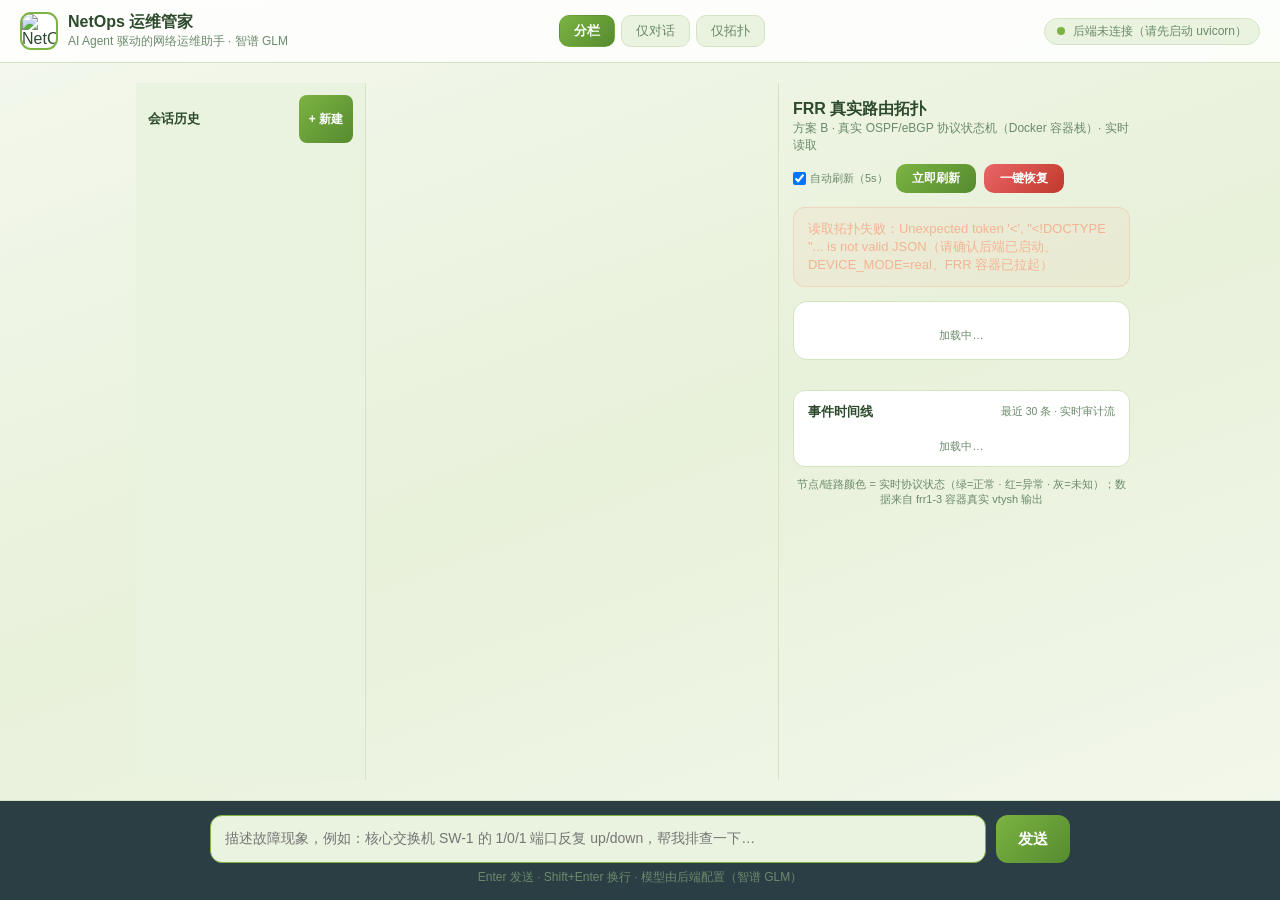
==== frontend/index.html @ 302207b2 "refactor: A->D 工程化重构 - A: 清理 40+ 调试垃圾，拆 main.py 646 行到 10 个 router，补 pytest 20 用例 - B: GitHub Action" ====
<!DOCTYPE html>
<html lang="zh-CN">
<head>
<meta charset="UTF-8">
<meta name="viewport" content="width=device-width, initial-scale=1.0">
<title>NetOps 运维管家 · 纳西妲</title>
<link rel="icon" type="image/webp" href="/assets/nahida.webp">
<style>
  :root{
    --bg:#F4F8EE; --panel:#FFFFFF; --panel2:#EAF3DF; --line:#D4E4C2;
    --ink:#2D4A2D; --sub:#6B8A6B; --accent:#7CB342; --accent2:#558B2F;
    --user:#558B2F; --err:#E57373;
  }
  *{box-sizing:border-box;margin:0;padding:0;}
  html,body{height:100%;}
  body{
    font-family:'PingFang SC','Microsoft YaHei','Segoe UI',Arial,sans-serif;
    background:linear-gradient(160deg,#F4F8EE 0%,#E8F1DA 50%,#F4F8EE 100%);
    color:var(--ink);display:flex;flex-direction:column;height:100vh;
  }
  header{
    padding:12px 20px;border-bottom:1px solid var(--line);
    display:flex;align-items:center;justify-content:space-between;gap:12px;flex-wrap:wrap;
    background:rgba(255,255,255,.85);backdrop-filter:blur(4px);
  }
  header .brand{display:flex;align-items:center;gap:10px;}
  .logo{width:38px;height:38px;border-radius:11px;background:#fff;border:2px solid var(--accent);
    display:flex;align-items:center;justify-content:center;overflow:hidden;}
  .logo img{width:100%;height:100%;object-fit:cover;}
  header h1{font-size:16px;font-weight:700;}
  header .tag{font-size:12px;color:var(--sub);}
  #status{font-size:12px;color:var(--sub);background:var(--panel2);border:1px solid var(--line);
    padding:4px 12px;border-radius:14px;display:flex;gap:8px;align-items:center;flex-wrap:wrap;}
  #status .dot{width:8px;height:8px;border-radius:50%;background:var(--accent);display:inline-block;}
  #status .mock{color:var(--accent);font-weight:600;}
  main{flex:1;overflow-y:auto;padding:20px 16px;max-width:1040px;width:100%;margin:0 auto;}
  #chat{max-width:860px;margin:0 auto;}
  .msg{display:flex;gap:10px;margin-bottom:16px;align-items:flex-start;}
  .avatar{flex:0 0 34px;height:34px;border-radius:9px;display:flex;align-items:center;justify-content:center;
    font-size:14px;font-weight:700;color:#fff;}
  .msg.user .avatar{background:var(--user);}
  .msg.bot .avatar{background:linear-gradient(135deg,var(--accent),var(--accent2));}
  .bubble{flex:1;min-width:0;background:var(--panel);border:1px solid var(--line);border-radius:12px;
    padding:12px 14px;font-size:14px;line-height:1.75;white-space:pre-wrap;word-break:break-word;}
  .msg.user .bubble{background:rgba(14,116,144,.18);border-color:rgba(14,116,144,.4);}
  .bubble.err{border-color:rgba(229,115,115,.5);}
  .bubble.tracebox{background:rgba(53,195,216,.06);border-color:rgba(53,195,216,.28);padding:10px 12px;}
  .tracetitle{font-size:12px;color:var(--accent);font-weight:600;margin-bottom:6px;}
  .traceline{font-size:12px;color:var(--sub);line-height:1.6;padding:2px 0;border-bottom:1px dashed rgba(53,195,216,.12);white-space:pre-wrap;word-break:break-all;}
  .traceline:last-child{border-bottom:none;}
  .traceline .tk{color:var(--accent);font-weight:600;}
  .traceline .ok{color:#7BD88F;} .traceline .no{color:var(--err);}
  .cursor{display:inline-block;width:8px;height:16px;background:var(--accent);vertical-align:-2px;animation:blink 1s steps(2) infinite;margin-left:2px;}
  @keyframes blink{50%{opacity:0;}}
  footer{padding:14px 16px;border-top:1px solid var(--line);background:rgba(22,43,51,.9);}
  .inputbar{max-width:860px;margin:0 auto;display:flex;gap:10px;align-items:flex-end;}
  textarea{flex:1;resize:none;background:var(--panel2);color:var(--ink);border:1px solid var(--line);
    border-radius:12px;padding:12px 14px;font-size:14px;line-height:1.5;min-height:48px;max-height:160px;
    font-family:inherit;outline:none;}
  textarea:focus{border-color:var(--accent);}
  button{background:linear-gradient(135deg,var(--accent),var(--accent2));color:#fff;border:none;
    border-radius:12px;padding:0 22px;height:48px;font-size:15px;font-weight:700;cursor:pointer;transition:opacity .15s;}
  button:hover{opacity:.9;} button:disabled{opacity:.4;cursor:not-allowed;}
  .hint{max-width:860px;margin:6px auto 0;font-size:12px;color:var(--sub);text-align:center;}
  .placeholder{text-align:center;color:var(--sub);margin-top:14vh;font-size:14px;}
  .placeholder .big{font-size:18px;color:var(--accent);margin-bottom:10px;}
  .chips{display:flex;gap:8px;justify-content:center;flex-wrap:wrap;margin-top:14px;}
  .chip{font-size:12px;color:var(--sub);background:var(--panel2);border:1px solid var(--line);
    border-radius:14px;padding:5px 12px;cursor:pointer;}
  .chip:hover{border-color:var(--accent);color:var(--ink);}
  #simbar{display:flex;gap:8px;align-items:center;font-size:12px;color:var(--sub);flex-wrap:wrap;}
  #simbar select{background:var(--panel2);color:var(--ink);border:1px solid var(--line);border-radius:10px;
    padding:4px 8px;font-size:12px;outline:none;cursor:pointer;}
  #simbar select:focus{border-color:var(--accent);}
  #simbar .tip{color:var(--sub);font-size:11px;}
  #authbar{display:flex;gap:8px;align-items:center;font-size:12px;color:var(--sub);flex-wrap:wrap;}
  #authbar input{background:var(--panel2);color:var(--ink);border:1px solid var(--line);border-radius:10px;
    padding:5px 10px;font-size:12px;width:150px;outline:none;}
  #authbar input:focus{border-color:var(--accent);}
  #authbar button{height:auto;padding:5px 14px;font-size:12px;border-radius:10px;}
  #rolebadge{font-size:11px;padding:3px 10px;border-radius:12px;border:1px solid var(--line);color:var(--sub);}
  #rolebadge.admin{color:#7BD88F;border-color:rgba(123,216,143,.4);}
  #rolebadge.operator{color:var(--accent);border-color:rgba(53,195,216,.4);}
  #rolebadge.viewer{color:#F4B393;border-color:rgba(244,179,147,.4);}
  /* ---- 导航 tab（对话 / FRR 真实拓扑） ---- */
  .navbar{display:flex;gap:6px;margin-right:8px;flex-wrap:wrap;}
  .navtab{padding:6px 14px;font-size:13px;border:1px solid var(--line);border-radius:10px;cursor:pointer;
    color:var(--sub);background:var(--panel2);transition:all .15s;}
  .navtab:hover{border-color:var(--accent);color:var(--ink);}
  .navtab.active{color:#fff;background:linear-gradient(135deg,var(--accent),var(--accent2));border-color:transparent;font-weight:600;}
  /* ---- 分栏布局（默认：左会话栏 + 对话 + 拓扑 并排） ---- */
  body{display:flex;flex-direction:column;height:100vh;overflow:hidden;}
  #main{display:flex;flex:1;overflow:hidden;}
  /* 会话侧栏 */
  #sidebar{width:230px;min-width:230px;background:var(--panel2);border-right:1px solid var(--line);
    display:flex;flex-direction:column;overflow:hidden;}
  #sidebar .sb-head{padding:12px 12px 8px;display:flex;justify-content:space-between;align-items:center;}
  #sidebar .sb-head h3{font-size:13px;font-weight:700;}
  #sidebar .sb-new{background:linear-gradient(135deg,var(--accent),var(--accent2));color:#fff;border:none;
    border-radius:8px;padding:4px 10px;font-size:12px;cursor:pointer;}
  #sidebar .sb-list{flex:1;overflow-y:auto;padding:4px 8px;}
  .sb-item{padding:8px 10px;border-radius:8px;font-size:12px;color:var(--sub);cursor:pointer;
    margin-bottom:2px;display:flex;align-items:center;gap:4px;flex-wrap:wrap;}
  .sb-item:hover{background:rgba(124,179,66,.12);color:var(--ink);}
  .sb-item.active{background:rgba(124,179,66,.2);color:var(--ink);font-weight:600;}
  .sb-del{width:18px;height:18px;line-height:16px;text-align:center;border-radius:50%;
    font-size:14px;color:var(--sub);flex-shrink:0;}
  .sb-del:hover{background:#E57373;color:#fff;}
  /* 中间对话列 */
  #chat{flex:55 1 0;min-width:0;max-width:none;margin:0;display:flex;flex-direction:column;
    overflow-y:auto;overflow-x:hidden;}
  #chat .msg-list-wrap{flex:1;overflow-y:auto;}
  /* 右侧拓扑列 */
  #topo{flex:45 1 0;min-width:0;display:block;padding:16px 14px;overflow-y:auto;border-left:1px solid var(--line);}
  .topo-wrap{max-width:none;}
  /* 窄屏（<1280px）自动单栏：仅对话 */
  @media (max-width:1280px){
    body.layout-split #topo{display:none;}
    body.layout-split #chat{flex:1;}
  }
  /* 单栏模式 */
  body.layout-chat #sidebar, body.layout-chat #topo{display:none;}
  body.layout-topo #sidebar, body.layout-topo #chat{display:none;}
  body.layout-topo #main{display:block;}
  body.layout-topo #topo{border-left:none;}
  /* ---- FRR 真实拓扑页 ---- */
  .topo-wrap{max-width:980px;margin:0 auto;}
  .topo-head{display:flex;align-items:center;justify-content:space-between;gap:10px;flex-wrap:wrap;margin-bottom:14px;}
  .topo-head h2{font-size:16px;font-weight:700;}
  .topo-head .sub{font-size:12px;color:var(--sub);}
  .topo-actions{display:flex;gap:8px;align-items:center;}
  .topo-actions button{height:auto;padding:6px 16px;font-size:12px;border-radius:10px;}
  .topo-actions .autorefresh{font-size:11px;color:var(--sub);display:flex;align-items:center;gap:4px;}
  .topo-banner{background:rgba(244,179,147,.1);border:1px solid rgba(244,179,147,.4);color:#F4B393;
    border-radius:12px;padding:12px 14px;font-size:13px;margin-bottom:14px;}
  #topo-svg-box{background:var(--panel);border:1px solid var(--line);border-radius:14px;padding:16px;
    margin-bottom:14px;overflow-x:auto;}
  #topo-svg-box svg{width:100%;min-width:640px;height:auto;display:block;}
  .node-box{fill:var(--panel2);stroke:var(--line);stroke-width:1.5;}
  .node-box.ok{stroke:#52C41A;} .node-box.bad{stroke:#EA6668;} .node-box.warn{stroke:#FAAD14;} .node-box.unk{stroke:var(--line);}
  .node-fault{fill:#FAAD14;font-size:11px;font-weight:700;}
  .node-title{fill:#E8F1F4;font-size:14px;font-weight:700;}
  .node-sub{fill:#9FB4BD;font-size:11px;}
  .node-role{fill:#35C3D8;font-size:11px;}
  .link-line{stroke:#9FB4BD;stroke-width:2;stroke-dasharray:6 4;}
  .link-line.ok{stroke:#52C41A;stroke-dasharray:none;}
  .link-line.bad{stroke:#EA6668;stroke-width:3;}
  .link-label{fill:#9FB4BD;font-size:11px;}
  .link-label.bad{fill:#EA6668;font-weight:700;}
  .topo-cards{display:flex;gap:12px;flex-wrap:wrap;}
  .dev-card{flex:1 1 300px;min-width:0;background:var(--panel);border:1px solid var(--line);border-radius:14px;padding:12px 14px;}
  .dev-card h3{font-size:13px;font-weight:700;margin-bottom:4px;display:flex;align-items:center;gap:8px;}
  .dev-card h3 .st{width:8px;height:8px;border-radius:50%;display:inline-block;}
  .dev-card .st.ok{background:#52C41A;} .dev-card .st.bad{background:#EA6668;} .dev-card .st.unk{background:#9FB4BD;}
  .dev-card .meta{font-size:11px;color:var(--sub);margin-bottom:8px;}
  .dev-card table{width:100%;border-collapse:collapse;font-size:11px;margin-top:6px;}
  .dev-card th,.dev-card td{text-align:left;padding:3px 6px;border-bottom:1px solid rgba(42,70,82,.6);}
  .dev-card th{color:var(--accent);font-weight:600;}
  .dev-card td{color:var(--ink);font-family:Consolas,Menlo,monospace;font-size:10.5px;word-break:break-all;}
  .dev-card .sect{font-size:11px;color:var(--accent);font-weight:600;margin-top:8px;}
  .dev-card pre{white-space:pre-wrap;word-break:break-all;font-size:10px;color:var(--sub);line-height:1.5;
    max-height:150px;overflow-y:auto;background:var(--panel2);border-radius:8px;padding:8px;margin-top:4px;}
  .topo-hint{font-size:11px;color:var(--sub);text-align:center;margin-top:10px;}
  .t-green{color:#7BD88F;} .t-red{color:#EA6668;} .t-dim{color:#9FB4BD;}
  /* ---- 事件时间线 ---- */
  .tl-box{margin-top:16px;background:var(--panel);border:1px solid var(--line);border-radius:12px;padding:12px 14px;}
  .tl-head{display:flex;justify-content:space-between;align-items:center;margin-bottom:8px;}
  .tl-head b{font-size:13px;color:var(--ink);}
  .tl-head span{font-size:10.5px;color:var(--sub);}
  .tl-list{max-height:260px;overflow-y:auto;display:flex;flex-direction:column;gap:2px;}
  .tl-item{display:flex;gap:8px;align-items:flex-start;font-size:11px;padding:4px 0;border-bottom:1px dashed rgba(42,70,82,.5);}
  .tl-item:last-child{border-bottom:none;}
  .tl-time{flex:0 0 128px;color:var(--sub);font-family:Consolas,Menlo,monospace;font-size:10px;padding-top:1px;}
  .tl-badge{flex:0 0 52px;text-align:center;font-size:10px;padding:1px 4px;border-radius:6px;color:#fff;}
  .tl-detail{flex:1;color:var(--ink);word-break:break-all;line-height:1.4;}
  .tl-actor{color:var(--accent);font-weight:600;}
  .b-chat{background:#5B8DEF;} .b-tool{background:#3FA66A;} .b-frr{background:#E08E45;}
  .b-scn{background:#9B6FD6;} .b-alert{background:#EA6668;} .b-other{background:#6B7C86;}
</style>
</head>
<body>
<header>
  <div class="brand">
    <div class="logo"><img src="/assets/nahida.webp" alt="NetOps"></div>
    <div>
      <h1>NetOps 运维管家</h1>
      <div class="tag">AI Agent 驱动的网络运维助手 · 智谱 GLM</div>
    </div>
  </div>
  <nav class="navbar">
    <span class="navtab active" data-layout="split">分栏</span>
    <span class="navtab" data-layout="chat">仅对话</span>
    <span class="navtab" data-layout="topo">仅拓扑</span>
  </nav>
  <div id="status"><span class="dot"></span><span>连接检测中…</span></div>
  <div id="authbar" style="display:none;">
    <input id="authtoken" type="password" placeholder="访问令牌（开启鉴权时）" autocomplete="off">
    <button id="authbtn">登录</button>
    <span id="rolebadge"></span>
  </div>
  <div id="simbar" style="display:none;">
    <span>仿真故障场景</span>
    <select id="simselect">
      <option value="flapping">端口 flapping（链路质量）</option>
      <option value="stp_loop">STP 环路（广播风暴）</option>
      <option value="arp_poison">ARP 异常（MAC 冲突）</option>
      <option value="bgp_flap">BGP 邻居抖动</option>
      <option value="acl_deny">ACL 策略拦截</option>
      <option value="dhcp_failure">DHCP 获取失败（地址池耗尽）</option>
      <option value="ospf_neighbor">OSPF 邻居卡 ExStart（MTU 不匹配）</option>
      <option value="link_congestion">上联链路拥塞（时延劣化）</option>
    </select>
    <button id="simswitch" style="height:auto;padding:4px 12px;font-size:12px;border-radius:10px;">切换</button>
    <span class="tip" id="simtip"></span>
    <button id="reportbtn" style="height:auto;padding:4px 12px;font-size:12px;border-radius:10px;" title="把当前会话导出为 HTML 排障报告">导出报告</button>
  </div>
</header>

<main id="main">
  <aside id="sidebar">
    <div class="sb-head">
      <h3>会话历史</h3>
      <button class="sb-new" id="newChatBtn">+ 新建</button>
    </div>
    <div class="sb-list" id="sbList"></div>
  </aside>
  <div id="chat"></div>
  <section id="topo">
    <div class="topo-wrap">
      <div class="topo-head">
        <div>
          <h2>FRR 真实路由拓扑</h2>
          <div class="sub">方案 B · 真实 OSPF/eBGP 协议状态机（Docker 容器栈）· 实时读取</div>
        </div>
        <div class="topo-actions">
          <span class="autorefresh"><input type="checkbox" id="autoRefresh" checked> 自动刷新（5s）</span>
          <button id="topoRefresh">立即刷新</button>
          <button id="topoRecover" style="background:linear-gradient(135deg,#EA6668,#C0392B);" title="一键恢复全部 FRR 故障（演练后兜底，admin）">一键恢复</button>
        </div>
      </div>
      <div class="topo-banner" id="topoBanner" style="display:none;"></div>
      <div id="topo-svg-box"><div class="topo-hint">加载中…</div></div>
      <div class="topo-cards" id="topoCards"></div>
      <div class="tl-box">
        <div class="tl-head"><b>事件时间线</b><span id="tlMeta">最近 30 条 · 实时审计流</span></div>
        <div class="tl-list" id="tlList"><div class="topo-hint">加载中…</div></div>
      </div>
      <div class="topo-hint">节点/链路颜色 = 实时协议状态（绿=正常 · 红=异常 · 灰=未知）；数据来自 frr1-3 容器真实 vtysh 输出</div>
    </div>
  </section>
</main>

<footer>
  <div class="inputbar">
    <textarea id="input" placeholder="描述故障现象，例如：核心交换机 SW-1 的 1/0/1 端口反复 up/down，帮我排查一下…" rows="1"></textarea>
    <button id="send">发送</button>
  </div>
  <div class="hint">Enter 发送 · Shift+Enter 换行 · 模型由后端配置（智谱 GLM）</div>
</footer>

<script>
(function(){
  "use strict";
  var chat = document.getElementById('chat');
  var input = document.getElementById('input');
  var sendBtn = document.getElementById('send');
  var statusBox = document.getElementById('status');
  var history = [];
  var sending = false;

  // ---- 会话持久化（M5 工程化）：刷新/重启后可恢复多轮对话 ----
  var sessionId = localStorage.getItem('netops_sid');
  if(!sessionId){
    sessionId = 's-' + Date.now().toString(36) + '-' + Math.random().toString(36).slice(2, 8);
    localStorage.setItem('netops_sid', sessionId);
  }

  // ---- 认证状态 ----
  var authToken = localStorage.getItem('netops_token') || '';
  var authEnabled = false;
  var authbar = document.getElementById('authbar');
  var authtoken = document.getElementById('authtoken');
  var authbtn = document.getElementById('authbtn');
  var rolebadge = document.getElementById('rolebadge');

  function apiFetch(url, opts){
    opts = opts || {};
    var h = Object.assign({}, opts.headers || {});
    if(authToken) h['Authorization'] = 'Bearer ' + authToken;
    opts.headers = h;
    return fetch(url, opts);
  }
  function renderAuth(me){
    authEnabled = !!me.auth_enabled;
    if(!authEnabled){
      authbar.style.display = 'none';
      return;
    }
    authbar.style.display = 'flex';
    // 角色裁剪：仿真场景切换仅 admin 可用
    if(me.authenticated && me.role === 'admin'){ simbar.style.display = 'flex'; }
    else { simbar.style.display = 'none'; }
    if(me.authenticated && me.role){
      authtoken.style.display = 'none';
      authbtn.textContent = '退出';
      rolebadge.textContent = '角色：' + me.role;
      rolebadge.className = me.role;
      rolebadge.style.display = 'inline-block';
    }else{
      authtoken.style.display = 'inline-block';
      authbtn.textContent = '登录';
      rolebadge.textContent = '';
      rolebadge.style.display = 'none';
    }
  }
  authbtn.addEventListener('click', function(){
    if(authToken && authbtn.textContent === '退出'){
      authToken = '';
      localStorage.removeItem('netops_token');
      authbar.style.display = 'none';
      authtoken.style.display = 'inline-block';
      authbtn.textContent = '登录';
      rolebadge.style.display = 'none';
      setStatus('已退出登录（未认证为 viewer）');
      return;
    }
    var tok = authtoken.value.trim();
    if(!tok){ alert('请输入访问令牌'); return; }
    apiFetch('/api/auth/me', {headers:{'Authorization':'Bearer ' + tok}})
      .then(function(r){ return r.json(); })
      .then(function(me){
        if(me.authenticated){
          authToken = tok;
          localStorage.setItem('netops_token', tok);
          renderAuth(me);
          setStatus('已登录 · 角色 ' + me.role);
        }else{
          alert('令牌无效或未配置对应角色');
        }
      })
      .catch(function(e){ alert('登录失败：' + e.message); });
  });

  function el(tag, cls, text){
    var n = document.createElement(tag);
    if(cls) n.className = cls;
    if(text !== undefined) n.textContent = text;
    return n;
  }
  function appendMsg(role, text, isErr){
    var row = el('div', 'msg ' + (role === 'user' ? 'user' : 'bot'));
    row.appendChild(el('div', 'avatar', role === 'user' ? '我' : 'AI'));
    var b = el('div', 'bubble' + (isErr ? ' err' : ''), text);
    row.appendChild(b);
    chat.appendChild(row);
    chat.scrollTop = chat.scrollHeight;
    return b;
  }
  function setStatus(html){
    statusBox.innerHTML = '<span class="dot"></span>' + html;
  }

  function addSourcesFooter(bubble, sources){
    var f = document.createElement('div');
    f.style.cssText = 'margin-top:10px;padding-top:8px;border-top:1px solid rgba(53,195,216,.25);font-size:12px;color:#9FB4BD;';
    f.textContent = '📎 参考来源：' + sources.map(function(s){ return s.source + ' (' + Math.round((s.score||0)*100) + '%)'; }).join(' · ');
    bubble.appendChild(f);
  }

  function parseSSE(res){
    var reader = res.body.getReader();
    var decoder = new TextDecoder();
    var buf = '';
    return (async function(){
      var bubble = null, acc = '', curSources = null, traceBox = null;
      function ensureTrace(){
        if(traceBox) return traceBox;
        var row = el('div', 'msg bot');
        row.appendChild(el('div', 'avatar', 'AI'));
        var box = el('div', 'bubble tracebox');
        box.appendChild(el('div', 'tracetitle', '🔧 工具调用过程'));
        row.appendChild(box);
        chat.appendChild(row);
        chat.scrollTop = chat.scrollHeight;
        traceBox = box;
        return box;
      }
      while(true){
        var r = await reader.read();
        if(r.done) break;
        buf += decoder.decode(r.value, {stream:true});
        var idx;
        while((idx = buf.indexOf('\n\n')) !== -1){
          var block = buf.slice(0, idx);
          buf = buf.slice(idx + 2);
          block.split('\n').forEach(function(line){
            if(!line.startsWith('data: ')) return;
            var data;
            try{ data = JSON.parse(line.slice(6)); }catch(e){ return; }
            if(data.type === 'delta'){
              if(!bubble){ bubble = appendMsg('assistant', ''); }
              acc += data.content;
              bubble.textContent = acc;
              chat.scrollTop = chat.scrollHeight;
            }else if(data.type === 'sources'){
              curSources = data.sources || [];
            }else if(data.type === 'tool'){
              var box = ensureTrace();
              var line = el('div', 'traceline');
              var mark = data.ok ? '<span class="ok">✓</span>' : '<span class="no">✗</span>';
              var args = data.args ? JSON.stringify(data.args) : '';
              var result = (data.result || '').replace(/\n/g, ' ').slice(0, 140);
              line.innerHTML = mark + ' <span class="tk">' + (data.tool||'') + '</span> ' + args + '<br>' + result;
              box.appendChild(line);
              chat.scrollTop = chat.scrollHeight;
            }else if(data.type === 'done'){
              if(!bubble){ bubble = appendMsg('assistant', ''); }
              if(curSources && curSources.length){ addSourcesFooter(bubble, curSources); }
              history.push({role:'assistant', content: acc || '(空回复)'});
            }else if(data.type === 'error'){
              if(!bubble){ bubble = appendMsg('assistant', '', true); }
              bubble.className = 'bubble err';
              bubble.textContent = data.message || '未知错误';
              history.push({role:'assistant', content:'[错误] ' + (data.message||'')});
            }
          });
        }
      }
      if(!bubble){ appendMsg('assistant', '(无输出)'); }
    })();
  }

  async function send(){
    if(sending) return;
    var text = input.value.trim();
    if(!text) return;
    input.value = '';
    input.style.height = 'auto';
    appendMsg('user', text);
    history.push({role:'user', content:text});
    refreshSessions();
    sending = true;
    sendBtn.disabled = true;
    try{
      var res = await apiFetch('/api/chat', {
        method:'POST',
        headers:{'Content-Type':'application/json'},
        body: JSON.stringify({message:text, history: history.slice(0, -1), session_id: sessionId})
      });
      if(!res.ok || !res.body){ throw new Error('请求失败 HTTP ' + res.status + (res.status === 403 ? '（权限不足）' : '')); }
      await parseSSE(res);
    }catch(e){
      appendMsg('assistant', '连接失败：' + e.message, true);
    }finally{
      sending = false;
      sendBtn.disabled = false;
      input.focus();
    }
  }

  function autoResize(){
    input.style.height = 'auto';
    input.style.height = Math.min(input.scrollHeight, 160) + 'px';
  }

  input.addEventListener('input', autoResize);
  input.addEventListener('keydown', function(e){
    if(e.key === 'Enter' && !e.shiftKey){ e.preventDefault(); send(); }
  });
  sendBtn.addEventListener('click', send);

  function addChips(){
    if(history.length > 0) return;
    var ph = el('div', 'placeholder');
    ph.innerHTML = '<div class="big">网络运维智能助手</div>输入故障现象，助手将检索知识库并给出排查建议。';
    var chips = el('div', 'chips');
    ['端口 flapping 怎么排查？','如何查看交换机接口收发光功率？','OSPF 邻居状态一直 DOWN 怎么办？','从 core-sw-1 检查到 10.0.1.2 的连通性并排查 OSPF 邻居问题'].forEach(function(t){
      var c = el('span', 'chip', t);
      c.addEventListener('click', function(){ input.value = t; send(); });
      chips.appendChild(c);
    });
    ph.appendChild(chips);
    chat.appendChild(ph);
  }

  // ---- 仿真故障场景切换 ----
  var SCENARIO_QUESTIONS = {
    flapping: '从 core-sw-1 检查到 10.0.1.2 的连通性并排查 OSPF 邻居问题',
    stp_loop: 'core-sw-1 的 CPU 占用率很高，接口 GE0/0/1 和 GE0/0/2 收发速率异常，网络时通时断，帮我排查是否环路',
    arp_poison: '核心交换机上 10.0.1.2 经常 ping 不通，接口都是 up 的，帮我排查 ARP 问题',
    bgp_flap: 'core-rtr-1 的 BGP 邻居 10.0.1.1 一直处于 Active 状态，帮我排查原因',
    acl_deny: '从 core-sw-1 ping 10.0.1.2 全部超时但接口是 up 的，怀疑被 ACL 拦截，帮我确认并给出处置',
    dhcp_failure: '终端区突然大面积拿不到 IP 地址，接口都是 up 的，帮我排查 DHCP 问题并给出处置',
    ospf_neighbor: 'core-rtr-1 的 OSPF 邻居 1.1.1.1 一直卡在 ExStart 状态，帮我定位原因并给出处置',
    link_congestion: '监控显示 core-sw-1 上联 GE0/0/1 利用率接近打满，业务时延变高还间歇丢包，帮我排查根因'
  };
  var simbar = document.getElementById('simbar');
  var simselect = document.getElementById('simselect');
  var simswitch = document.getElementById('simswitch');
  var simtip = document.getElementById('simtip');
  function setSimTip(name){
    simtip.textContent = SCENARIO_QUESTIONS[name] ? '示例问题：' + SCENARIO_QUESTIONS[name] : '';
  }
  simswitch.addEventListener('click', function(){
    var name = simselect.value;
    apiFetch('/api/sim/scenario', {
      method:'POST',
      headers:{'Content-Type':'application/json'},
      body: JSON.stringify({scenario: name})
    }).then(function(r){ return r.json(); }).then(function(d){
      if(d.ok){ setSimTip(d.scenario); simselect.value = d.scenario; }
      else{ alert('切换失败：' + (d.message || '未知错误')); }
    }).catch(function(e){ alert('切换失败：' + e.message); });
  });

  // ---- 排障报告导出（M6 产品化） ----
  document.getElementById('reportbtn').addEventListener('click', function(){
    apiFetch('/api/report/' + encodeURIComponent(sessionId)).then(function(r){ return r.json(); }).then(function(d){
      if(d.ok){
        setStatus('报告已生成，正在打开…');
        location.href = d.report_url;
      }else{ alert('导出失败：' + (d.message || '未知错误')); }
    }).catch(function(e){ alert('导出失败：' + e.message); });
  });

  apiFetch('/api/health').then(function(r){ return r.json(); }).then(function(d){
    var model = d.model || '-';
    if(d.mock){ setStatus('模拟模式（未配置 API Key） · 模型 ' + model + ' · <span class="mock">LLM_MOCK=true</span>'); }
    else{ setStatus('智谱 GLM 已连接 · 模型 ' + model + (d.key_configured ? '' : ' · Key 未配置')); }
    if(d.device_mode === 'simulate' && d.sim_scenario){
      simbar.style.display = 'flex';
      simselect.value = d.sim_scenario;
      setSimTip(d.sim_scenario);
    }
    addChips();
    // 会话恢复：读取后端落盘的历史消息
    apiFetch('/api/session/' + encodeURIComponent(sessionId)).then(function(r){ return r.json(); }).then(function(d){
      if(d && d.ok && d.messages && d.messages.length){
        var ph = chat.querySelector('.placeholder');
        if(ph) ph.remove();
        d.messages.forEach(function(m){
          history.push({role:m.role, content:m.content});
          if(m.role === 'assistant') appendMsg(m.role, m.content || '(空回复)');
          else appendMsg(m.role, m.content);
        });
      }
    }).catch(function(){});
    // 认证状态与角色裁剪
    apiFetch('/api/auth/me').then(function(r){ return r.json(); }).then(function(me){
      renderAuth(me);
    }).catch(function(){});
  }).catch(function(){ setStatus('后端未连接（请先启动 uvicorn）'); });

  // ================= FRR 真实拓扑页（方案 B） =================
  var mainBox = document.getElementById('main');
  var chatBox = document.getElementById('chat');
  var topoBox = document.getElementById('topo');
  var svgBox = document.getElementById('topo-svg-box');
  var topoCards = document.getElementById('topoCards');
  var topoBanner = document.getElementById('topoBanner');
  var autoRefresh = document.getElementById('autoRefresh');
  var topoRefresh = document.getElementById('topoRefresh');

  // ---- 设备几何（SVG viewBox 900x280） ----
  var TOPO_LAYOUT = [
    {name:'frr1', x:40,  y:100, w:210, h:100, label:'frr1 · OSPF', role:'AS 内部路由器', right:'OSPF → frr2', rightX:250, rightY:150},
    {name:'frr2', x:345, y:100, w:210, h:100, label:'frr2 · OSPF+eBGP', role:'AS 65002 边界', left:'← OSPF', right:'eBGP → frr3', rightX:555, rightY:150},
    {name:'frr3', x:650, y:100, w:210, h:100, label:'frr3 · eBGP', role:'AS 65003 边界', left:'← eBGP', rightX:0, rightY:0}
  ];
  var TOPO_LINKS = [
    {x1:250, y1:150, x2:345, y2:150, label:'OSPF · Area 0', key:'12'},
    {x1:555, y1:150, x2:650, y2:150, label:'eBGP · 65002↔65003', key:'23'}
  ];

  function nodeHealth(dev){
    var h = dev.parsed && dev.parsed.healthy;
    var faults = dev.active_faults || {};
    var faultNames = Object.keys(faults);
    if(faultNames.length){
      // link_down / bgp_neighbor_down → 红（链路真断）；ospf_cost → 黄（路由劣化）
      var hardDown = faultNames.some(function(f){ return f === 'link_down' || f === 'bgp_neighbor_down'; });
      return hardDown ? 'bad' : 'warn';
    }
    return h === true ? 'ok' : (h === false ? 'bad' : 'unk');
  }
  function faultBadge(dev){
    var faults = dev.active_faults || {};
    var map = {link_down:'链路中断', ospf_cost:'路由劣化', bgp_neighbor_down:'BGP 会话中断'};
    return Object.keys(faults).map(function(f){ return '⚠ ' + (map[f] || f); }).join(' · ');
  }
  function linkHealth(devs, key){
    // OSPF 链路健康看 frr1/frr2；eBGP 链路看 frr2/frr3
    var names = key === '12' ? ['frr1','frr2'] : ['frr2','frr3'];
    var states = names.map(function(n){ return nodeHealth(devs[n] || {}); });
    if(states.indexOf('bad') !== -1) return 'bad';
    if(states.indexOf('ok') === -1) return 'unk';
    return 'ok';
  }

  function renderTopoSvg(devs){
    var names = Object.keys(devs);
    if(!names.length){
      svgBox.innerHTML = '<div class="topo-hint">无在跑的 FRR 容器（请启动 Docker 并 docker compose up -d）</div>';
      return;
    }
    // 动态布局：N 个节点横向等距排列
    var n = names.length;
    var boxW = 260, boxH = 120, gap = (900 - n*boxW) / (n+1);
    var nodes = names.map(function(name, i){
      return {name: name, x: gap + i*(boxW+gap), y: 80, w: boxW, h: boxH};
    });
    var parts = [];
    parts.push('<svg viewBox="0 0 900 280" xmlns="http://www.w3.org/2000/svg" role="img" aria-label="FRR 真实路由拓扑图">');
    // 链路：相邻节点连虚线
    for(var i=0;i<nodes.length-1;i++){
      var a=nodes[i], b=nodes[i+1];
      var da=devs[a.name], db=devs[b.name];
      var lh = (nodeHealth(da)==='bad' || nodeHealth(db)==='bad') ? 'bad' : 'ok';
      parts.push('<line class="link-line '+lh+'" x1="'+(a.x+a.w)+'" y1="'+(a.y+a.h/2)+'" x2="'+b.x+'" y2="'+(b.y+b.h/2)+'"/>');
    }
    nodes.forEach(function(d){
      var dev = devs[d.name] || {};
      var st = nodeHealth(dev);
      parts.push('<rect class="node-box '+st+'" x="'+d.x+'" y="'+d.y+'" rx="12" ry="12" width="'+d.w+'" height="'+d.h+'"/>');
      parts.push('<text class="node-title" x="'+(d.x+14)+'" y="'+(d.y+30)+'">'+esc(d.name)+'</text>');
      parts.push('<text class="node-role" x="'+(d.x+14)+'" y="'+(d.y+50)+'">'+esc(dev.role||'FRR')+'</text>');
      var info = [];
      var p = dev.parsed;
      if(p && p.ospf_peers && p.ospf_peers.length) info.push('OSPF: ' + p.ospf_peers.map(function(x){ return x.id+' '+x.state; }).join(' / '));
      if(p && p.bgp_peers && p.bgp_peers.length) info.push('eBGP: ' + p.bgp_peers.map(function(x){ return x.peer+'→'+(x.state.match(/^\d+$/)?'Established':x.state); }).join(' / '));
      if(!info.length) info.push(p && p.routes && p.routes.length ? '路由 '+p.routes.length+' 条' : '（无邻居数据）');
      var t = info[0] || ''; if(t.length>34) t=t.slice(0,33)+'…';
      parts.push('<text class="node-sub" x="'+(d.x+14)+'" y="'+(d.y+70)+'">'+esc(t)+'</text>');
      var fb = faultBadge(dev);
      if(fb) parts.push('<text class="node-fault" x="'+(d.x+14)+'" y="'+(d.y+106)+'">'+esc(fb)+'</text>');
    });
    parts.push('</svg>');
    svgBox.innerHTML = parts.join('');
  }

  function esc(s){ return String(s == null ? '' : s).replace(/&/g,'&amp;').replace(/</g,'&lt;').replace(/>/g,'&gt;'); }

  function renderTopoCards(devs){
    var order = ['frr1','frr2','frr3'];
    var html = order.map(function(n){
      var dev = devs[n];
      if(!dev) return '';
      var st = nodeHealth(dev);
      var stTxt = st === 'ok' ? '正常' : (st === 'bad' ? '异常' : (st === 'warn' ? '故障演练中' : '未知'));
      var stCls = st;
      var fb = faultBadge(dev);
      var p = dev.parsed || {};
      var ospf = (p.ospf_peers || []).map(function(x){ return '<tr><td>'+esc(x.id)+'</td><td>'+esc(x.state)+'</td><td>'+esc(x.address)+'</td></tr>'; }).join('');
      var bgp = (p.bgp_peers || []).map(function(x){ return '<tr><td>'+esc(x.peer)+'</td><td>'+esc(x.as)+'</td><td>'+(/^\d+$/.test(x.state)?'<span class="t-green">Established('+esc(x.state)+')</span>':'<span class="t-red">'+esc(x.state)+'</span>')+'</td></tr>'; }).join('');
      var routes = (p.routes || []).slice(0,6).map(function(r){ return esc(r); }).join('\n');
      return '<div class="dev-card">'
        + '<h3><span class="st ' + stCls + '"></span>' + esc(n) + ' <span class="t-dim">(' + esc(dev.role || '') + ' · ' + stTxt + ')</span></h3>'
        + '<div class="meta">' + esc(dev.host || '') + ':' + (dev.port || '') + ' · ' + (dev.note || '') + '</div>'
        + (fb ? '<div style="margin:6px 0;padding:6px 10px;background:rgba(250,173,20,.12);border:1px solid rgba(250,173,20,.4);border-radius:8px;color:#FAAD14;font-size:12px;font-weight:600;">' + esc(fb) + '</div>' : '')
        + (ospf ? '<div class="sect">OSPF 邻居</div><table><tr><th>Router ID</th><th>State</th><th>Address</th></tr>' + ospf + '</table>' : '')
        + (bgp ? '<div class="sect">eBGP 邻居</div><table><tr><th>Peer</th><th>AS</th><th>State/PfxRcd</th></tr>' + bgp + '</table>' : '')
        + (routes ? '<div class="sect">路由表（前 6 条）</div><pre>' + esc(routes) + '</pre>' : '')
        + '</div>';
    }).join('');
    topoCards.innerHTML = html;
  }

  var topoTimer = null;
  function loadTopo(manual){
    if(manual) topoRefresh.disabled = true;
    apiFetch('/api/topology/real').then(function(r){ return r.json(); }).then(function(d){
      topoRefresh.disabled = false;
      if(!d.ok){
        topoBanner.style.display = 'block';
        topoBanner.innerHTML = '未检测到 Docker 服务 <button id="startDockerBtn" style="margin-left:10px;padding:4px 12px;background:linear-gradient(135deg,#7CB342,#558B2F);color:#fff;border:none;border-radius:8px;cursor:pointer;">启动 Docker</button>';
        svgBox.innerHTML = '<div class="topo-hint">未检测到 Docker</div>';
        topoCards.innerHTML = '';
        var sdb = document.getElementById('startDockerBtn');
        if(sdb) sdb.addEventListener('click', function(){
          sdb.textContent = '启动中…'; sdb.disabled = true;
          apiFetch('/api/docker/start', {method:'POST'}).then(function(r){ return r.json(); }).then(function(r){
            if(r.ok){ setStatus(r.message); setTimeout(function(){ loadTopo(true); }, 3000); }
            else { alert(r.message); }
            sdb.textContent = '启动 Docker'; sdb.disabled = false;
          }).catch(function(e){ alert('启动失败：'+e.message); sdb.textContent='启动 Docker'; sdb.disabled=false; });
        });
        return;
      }
      topoBanner.style.display = 'none';
      renderTopoSvg(d.devices);
      renderTopoCards(d.devices);
      loadTimeline();
      setStatus('真实拓扑已刷新 · ' + new Date().toLocaleTimeString());
      if(!topoTimer){ topoTimer = setInterval(function(){ if(autoRefresh.checked) loadTopo(false); }, 5000); }
    }).catch(function(e){
      topoRefresh.disabled = false;
      topoBanner.style.display = 'block';
      topoBanner.textContent = '读取拓扑失败：' + e.message + '（请确认后端已启动、DEVICE_MODE=real、FRR 容器已拉起）';
    });
  }
  // ---- 事件时间线（方向1）：读审计流，垂直时间轴展示 ----
  function tlClass(ev){
    var e = (ev.event || '') + ' ' + (ev.action || '');
    if(e.indexOf('frr') >= 0 || e.indexOf('inject') >= 0 || e.indexOf('recover') >= 0) return 'b-frr';
    if(e.indexOf('alert') >= 0 || e.indexOf('webhook') >= 0) return 'b-alert';
    if(e.indexOf('scenario') >= 0) return 'b-scn';
    if(e.indexOf('tool') >= 0) return 'b-tool';
    if(e.indexOf('chat') >= 0) return 'b-chat';
    return 'b-other';
  }
  function tlLabel(cls){ return cls.replace('b-','').toUpperCase(); }
  function loadTimeline(){
    apiFetch('/api/events/timeline?limit=30').then(function(r){ return r.json(); }).then(function(d){
      var list = document.getElementById('tlList');
      var meta = document.getElementById('tlMeta');
      if(!d.events || !d.events.length){ list.innerHTML = '<div class="topo-hint">暂无事件</div>'; return; }
      meta.textContent = '最近 ' + d.events.length + ' 条 · 实时审计流';
      list.innerHTML = d.events.map(function(ev){
        var t = (ev.ts || '').replace('T',' ').substring(5,19);
        var cls = tlClass(ev);
        var actor = ev.actor ? '<span class="tl-actor">[' + esc(ev.actor) + ']</span> ' : '';
        return '<div class="tl-item"><span class="tl-time">' + esc(t) + '</span>'
          + '<span class="tl-badge ' + cls + '">' + tlLabel(cls) + '</span>'
          + '<span class="tl-detail">' + actor + esc((ev.action||'') + (ev.detail ? ' · ' + ev.detail : '')) + '</span></div>';
      }).join('');
    }).catch(function(){ /* 静默：拓扑页主流程不受影响 */ });
  }
  topoRefresh.addEventListener('click', function(){ loadTopo(true); });

  // ---- 一键恢复全部 FRR 故障（演练后兜底，admin） ----
  var topoRecover = document.getElementById('topoRecover');
  topoRecover.addEventListener('click', function(){
    topoRecover.disabled = true;
    topoRecover.textContent = '恢复中…';
    apiFetch('/api/frr/recover-all', {method:'POST'}).then(function(r){ return r.json(); }).then(function(d){
      topoRecover.disabled = false;
      topoRecover.textContent = '一键恢复';
      if(d.ok){
        setStatus('已恢复 ' + d.recovered.length + ' 个故障组合' + (d.errors && d.errors.length ? '（' + d.errors.length + ' 个失败：' + d.errors.join('; ') + '）' : ''));
        loadTopo(true);
      }else{ alert('恢复失败：' + (d.message || '未知错误')); }
    }).catch(function(e){ topoRecover.disabled = false; topoRecover.textContent = '一键恢复'; alert('恢复失败：' + e.message); });
  });

  // ---- 布局切换（分栏/仅对话/仅拓扑） ----
  document.querySelectorAll('.navtab').forEach(function(tab){
    tab.addEventListener('click', function(){
      document.querySelectorAll('.navtab').forEach(function(t){ t.classList.remove('active'); });
      tab.classList.add('active');
      var layout = tab.getAttribute('data-layout');
      document.body.className = document.body.className.replace(/layout-\w+/g,'').trim();
      document.body.classList.add('layout-' + layout);
      if(layout === 'topo' || layout === 'split'){ loadTopo(true); }
    });
  });

  // ---- 会话侧栏：多会话列表 / 新建 / 切换 ----
  var sbList = document.getElementById('sbList');
  var newChatBtn = document.getElementById('newChatBtn');

  function renderSessions(list){
    currentSessionsCache = list || [];
    sbList.innerHTML = list.map(function(s){
      var active = (s.session_id === sessionId) ? ' active' : '';
      var d = new Date(s.updated * 1000);
      var ts = (d.getMonth()+1) + '/' + d.getDate() + ' ' + ('0'+d.getHours()).slice(-2) + ':' + ('0'+d.getMinutes()).slice(-2);
      var title = esc(s.title || s.session_id.slice(-8));
      return '<div class="sb-item' + active + '" data-sid="' + esc(s.session_id) + '" title="' + esc(title) + '">'
        + '<div style="flex:1;min-width:0;overflow:hidden;text-overflow:ellipsis;white-space:nowrap;">' + esc(title) + '</div>'
        + '<div class="sb-del" data-del="' + esc(s.session_id) + '" title="删除">×</div>'
        + '<div style="font-size:10px;opacity:.6;width:100%;">' + s.messages + ' 条 · ' + ts + '</div></div>';
    }).join('');
    sbList.querySelectorAll('.sb-item').forEach(function(el){
      el.addEventListener('click', function(e){
        if(e.target.classList.contains('sb-del')) return;
        switchSession(el.getAttribute('data-sid'));
      });
    });
    sbList.querySelectorAll('.sb-del').forEach(function(btn){
      btn.addEventListener('click', function(e){
        e.stopPropagation();
        var sid = btn.getAttribute('data-del');
        if(btn.dataset.confirming){
          // 第二次点：确认删除
          apiFetch('/api/session/' + encodeURIComponent(sid), {method:'DELETE'}).then(function(){
            refreshSessions();
            if(sid === sessionId){
              clearChatDom();
              appendMsg('bot', '已删除当前会话，点左上角「+ 新建」开始新对话。');
            }
          }).catch(function(e){ alert('删除失败：' + e.message); });
          return;
        }
        // 第一次点：变成确认状态
        btn.dataset.confirming = '1';
        btn.textContent = '✓';
        btn.style.background = '#E57373';
        var cancel = document.createElement('div');
        cancel.className = 'sb-del';
        cancel.textContent = '✗';
        cancel.style.background = '#9FB4BD';
        cancel.addEventListener('click', function(ev){
          ev.stopPropagation();
          renderSessions(currentSessionsCache || []);
        });
        btn.parentNode.insertBefore(cancel, btn.nextSibling);
        // 5 秒后自动还原
        setTimeout(function(){ renderSessions(currentSessionsCache || []); }, 5000);
      });
    });
  }
  var currentSessionsCache = [];

  function refreshSessions(){
    apiFetch('/api/sessions').then(function(r){ return r.json(); }).then(function(d){
      if(d && d.ok) renderSessions(d.sessions || []);
    }).catch(function(){});
  }

  function switchSession(sid){
    if(!sid || sid === sessionId) return;
    sessionId = sid;
    localStorage.setItem('netops_sid', sid);
    clearChatDom();
    apiFetch('/api/session/' + encodeURIComponent(sid)).then(function(r){ return r.json(); }).then(function(d){
      if(d && d.ok && d.messages && d.messages.length){
        d.messages.forEach(function(m){
          history.push({role:m.role, content:m.content});
          appendMsg(m.role, m.content || '(空回复)');
        });
      } else {
        appendMsg('bot', '已切换到新会话。');
      }
      refreshSessions();
    }).catch(function(){ appendMsg('bot', '切换会话失败。'); });
  }

  function clearChatDom(){
    chat.innerHTML = '';
    history.length = 0;
  }

  newChatBtn.addEventListener('click', function(){
    var sid = 's-' + Date.now().toString(36) + '-' + Math.random().toString(36).slice(2, 8);
    switchSession(sid);
  });

  refreshSessions();
  setInterval(refreshSessions, 15000);

  // 初始加载拓扑（分栏模式下立即可见）
  loadTopo(true);

  input.focus();
})();
</script>
</body>
</html>
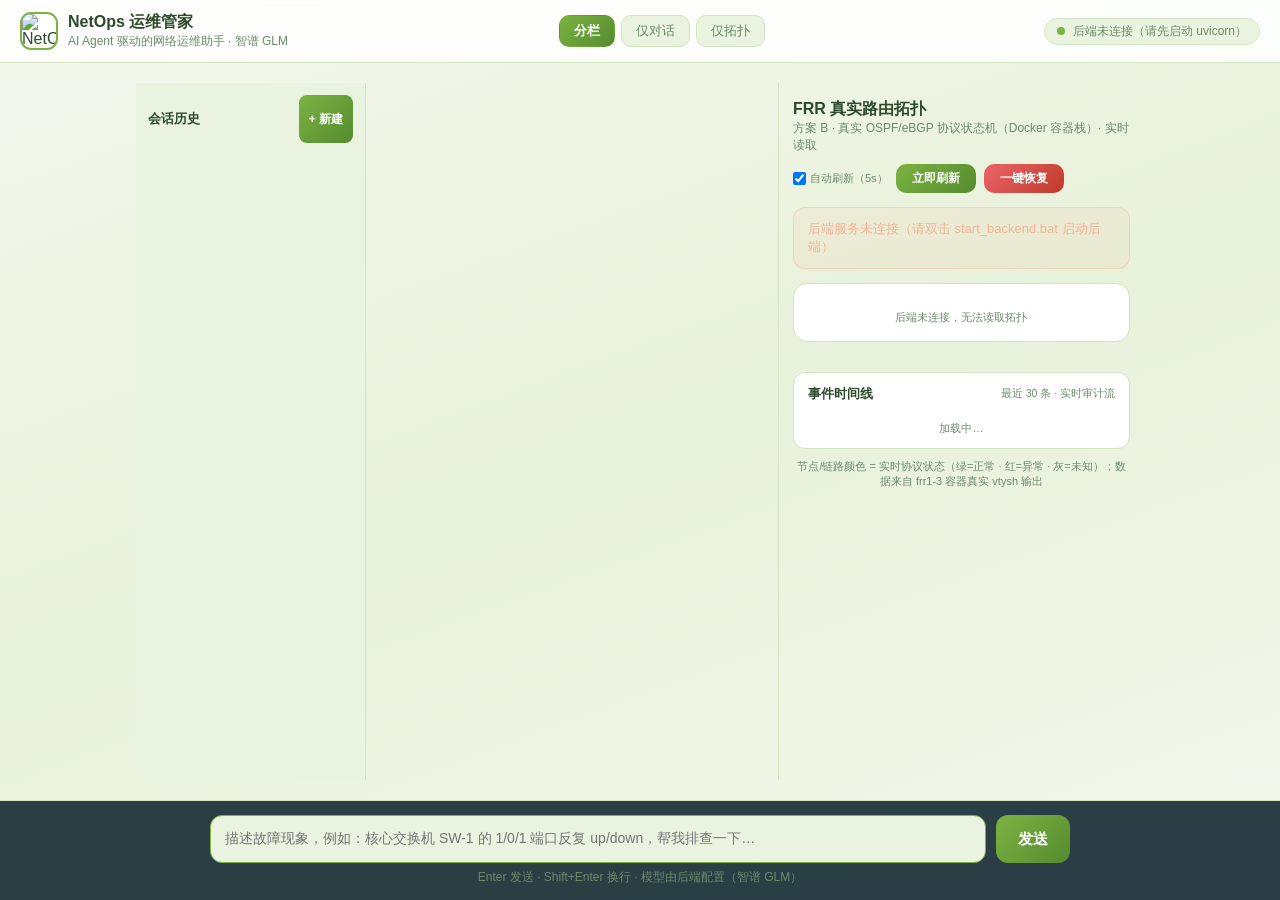
==== commit 42eb35c2: "feat: thinking SSE, topology 3-state, robustness tests, launcher packaging fixes, nahida icon - chat" ====
--- a/frontend/index.html
+++ b/frontend/index.html
@@ -50,6 +50,8 @@
   .traceline:last-child{border-bottom:none;}
   .traceline .tk{color:var(--accent);font-weight:600;}
   .traceline .ok{color:#7BD88F;} .traceline .no{color:var(--err);}
+  .thinking-anim{animation:thinkPulse 1.2s ease-in-out infinite;color:#6AA;font-weight:500;}
+  @keyframes thinkPulse{0%,100%{opacity:.45;}50%{opacity:1;}}
   .cursor{display:inline-block;width:8px;height:16px;background:var(--accent);vertical-align:-2px;animation:blink 1s steps(2) infinite;margin-left:2px;}
   @keyframes blink{50%{opacity:0;}}
   footer{padding:14px 16px;border-top:1px solid var(--line);background:rgba(22,43,51,.9);}
@@ -283,6 +285,12 @@
   var authbtn = document.getElementById('authbtn');
   var rolebadge = document.getElementById('rolebadge');
 
+  // 当前 SSE 流的 AbortController：切换/删除会话时中止旧流，防止旧响应继续写 DOM
+  var activeController = null;
+  function abortStream(){
+    if(activeController){ try{ activeController.abort(); }catch(e){} activeController = null; }
+  }
+
   function apiFetch(url, opts){
     opts = opts || {};
     var h = Object.assign({}, opts.headers || {});
@@ -372,7 +380,7 @@
     var decoder = new TextDecoder();
     var buf = '';
     return (async function(){
-      var bubble = null, acc = '', curSources = null, traceBox = null;
+      var bubble = null, acc = '', curSources = null, traceBox = null, thinkLine = null;
       function ensureTrace(){
         if(traceBox) return traceBox;
         var row = el('div', 'msg bot');
@@ -399,6 +407,8 @@
             try{ data = JSON.parse(line.slice(6)); }catch(e){ return; }
             if(data.type === 'delta'){
               if(!bubble){ bubble = appendMsg('assistant', ''); }
+              if(thinkLine && thinkLine.parentNode){ thinkLine.parentNode.removeChild(thinkLine); }
+              thinkLine = null;
               acc += data.content;
               bubble.textContent = acc;
               chat.scrollTop = chat.scrollHeight;
@@ -408,10 +418,26 @@
               var box = ensureTrace();
               var line = el('div', 'traceline');
               var mark = data.ok ? '<span class="ok">✓</span>' : '<span class="no">✗</span>';
-              var args = data.args ? JSON.stringify(data.args) : '';
-              var result = (data.result || '').replace(/\n/g, ' ').slice(0, 140);
+              var args = data.args ? esc(JSON.stringify(data.args)) : '';
+              var result = esc((data.result || '').replace(/\n/g, ' ').slice(0, 140));
               line.innerHTML = mark + ' <span class="tk">' + (data.tool||'') + '</span> ' + args + '<br>' + result;
               box.appendChild(line);
+              chat.scrollTop = chat.scrollHeight;
+            }else if(data.type === 'thinking'){
+              var txt = (data.text||'').replace(/</g,'&lt;');
+              if(data.step){
+                // Agent 步骤思考（保留原有样式）
+                var box = ensureTrace();
+                var line = el('div', 'traceline');
+                line.style.cssText = 'opacity:.75;font-size:12px;color:#8aa;white-space:pre-wrap;';
+                line.innerHTML = '💭 <span style="color:#6aa">第' + (data.step||'') + '步思考</span><br>' + txt;
+                box.appendChild(line);
+              }else{
+                // 普通问答的"思考中"占位（收到回答即消失）
+                thinkLine = el('div', 'traceline thinking-anim');
+                thinkLine.innerHTML = '💭 <span style="color:#6aa">' + txt + '</span>';
+                ensureTrace().appendChild(thinkLine);
+              }
               chat.scrollTop = chat.scrollHeight;
             }else if(data.type === 'done'){
               if(!bubble){ bubble = appendMsg('assistant', ''); }
@@ -441,19 +467,23 @@
     refreshSessions();
     sending = true;
     sendBtn.disabled = true;
+    activeController = new AbortController();
     try{
       var res = await apiFetch('/api/chat', {
         method:'POST',
         headers:{'Content-Type':'application/json'},
-        body: JSON.stringify({message:text, history: history.slice(0, -1), session_id: sessionId})
+        body: JSON.stringify({message:text, history: history.slice(0, -1), session_id: sessionId}),
+        signal: activeController.signal
       });
       if(!res.ok || !res.body){ throw new Error('请求失败 HTTP ' + res.status + (res.status === 403 ? '（权限不足）' : '')); }
       await parseSSE(res);
     }catch(e){
-      appendMsg('assistant', '连接失败：' + e.message, true);
+      if(e.name === 'AbortError'){ /* 用户切换/清空会话导致流被中止：静默 */ }
+      else appendMsg('assistant', '连接失败：' + e.message, true);
     }finally{
       sending = false;
       sendBtn.disabled = false;
+      activeController = null;
       input.focus();
     }
   }
@@ -666,37 +696,60 @@
   }
 
   var topoTimer = null;
+
+  function showTopoState(bannerHtml, svgHint){
+    // 统一降级：清空拓扑 + 顶部横幅 + 中央提示
+    topoBanner.style.display = 'block';
+    topoBanner.innerHTML = bannerHtml;
+    svgBox.innerHTML = '<div class="topo-hint">' + svgHint + '</div>';
+    topoCards.innerHTML = '';
+  }
+  function bindStartDockerBtn(){
+    var sdb = document.getElementById('startDockerBtn');
+    if(sdb) sdb.addEventListener('click', function(){
+      sdb.textContent = '启动中…'; sdb.disabled = true;
+      apiFetch('/api/docker/start', {method:'POST'}).then(function(r){ return r.json(); }).then(function(r){
+        if(r.ok){ setStatus(r.message); setTimeout(function(){ loadTopo(true); }, 3000); }
+        else { alert(r.message || '启动失败'); }
+        sdb.textContent = '启动 Docker'; sdb.disabled = false;
+      }).catch(function(e){ alert('启动失败：' + e.message); sdb.textContent='启动 Docker'; sdb.disabled=false; });
+    });
+  }
+
   function loadTopo(manual){
     if(manual) topoRefresh.disabled = true;
-    apiFetch('/api/topology/real').then(function(r){ return r.json(); }).then(function(d){
-      topoRefresh.disabled = false;
-      if(!d.ok){
-        topoBanner.style.display = 'block';
-        topoBanner.innerHTML = '未检测到 Docker 服务 <button id="startDockerBtn" style="margin-left:10px;padding:4px 12px;background:linear-gradient(135deg,#7CB342,#558B2F);color:#fff;border:none;border-radius:8px;cursor:pointer;">启动 Docker</button>';
-        svgBox.innerHTML = '<div class="topo-hint">未检测到 Docker</div>';
-        topoCards.innerHTML = '';
-        var sdb = document.getElementById('startDockerBtn');
-        if(sdb) sdb.addEventListener('click', function(){
-          sdb.textContent = '启动中…'; sdb.disabled = true;
-          apiFetch('/api/docker/start', {method:'POST'}).then(function(r){ return r.json(); }).then(function(r){
-            if(r.ok){ setStatus(r.message); setTimeout(function(){ loadTopo(true); }, 3000); }
-            else { alert(r.message); }
-            sdb.textContent = '启动 Docker'; sdb.disabled = false;
-          }).catch(function(e){ alert('启动失败：'+e.message); sdb.textContent='启动 Docker'; sdb.disabled=false; });
-        });
-        return;
-      }
-      topoBanner.style.display = 'none';
-      renderTopoSvg(d.devices);
-      renderTopoCards(d.devices);
-      loadTimeline();
-      setStatus('真实拓扑已刷新 · ' + new Date().toLocaleTimeString());
-      if(!topoTimer){ topoTimer = setInterval(function(){ if(autoRefresh.checked) loadTopo(false); }, 5000); }
-    }).catch(function(e){
-      topoRefresh.disabled = false;
-      topoBanner.style.display = 'block';
-      topoBanner.textContent = '读取拓扑失败：' + e.message + '（请确认后端已启动、DEVICE_MODE=real、FRR 容器已拉起）';
-    });
+    apiFetch('/api/topology/real')
+      .then(function(r){ if(!r.ok) throw new Error('HTTP ' + r.status); return r.json(); })
+      .then(function(d){
+        topoRefresh.disabled = false;
+        var hasDevices = d.devices && Object.keys(d.devices).length > 0;
+        if(!d.ok || !hasDevices){
+          // 状态 B：Docker 未启用 / 无 FRR 容器 → 拓扑消失 + 启动按钮
+          var reason = (d.message || (d.docker_available === false ? 'Docker 服务未启用' : '未检测到 FRR 容器')).replace(/[<>&]/g,'');
+          showTopoState(
+            '未检测到 Docker 服务 <button id="startDockerBtn" style="margin-left:10px;padding:4px 12px;background:linear-gradient(135deg,#7CB342,#558B2F);color:#fff;border:none;border-radius:8px;cursor:pointer;">启动 Docker</button>',
+            '未检测到 Docker · ' + reason
+          );
+          bindStartDockerBtn();
+          return;
+        }
+        // 状态 A：Docker 正常 → 渲染真实拓扑
+        topoBanner.style.display = 'none';
+        renderTopoSvg(d.devices);
+        renderTopoCards(d.devices);
+        loadTimeline();
+        setStatus('真实拓扑已刷新 · ' + new Date().toLocaleTimeString());
+      })
+      .catch(function(e){
+        topoRefresh.disabled = false;
+        // 状态 C：后端不可达（非 Docker 问题）→ 明确提示，不误报 Docker
+        showTopoState(
+          '后端服务未连接（请双击 start_backend.bat 启动后端）',
+          '后端未连接，无法读取拓扑'
+        );
+      });
+    // 轮询始终运行（无论成功失败），Docker 中途断开/恢复都会被捕获
+    if(!topoTimer){ topoTimer = setInterval(function(){ if(autoRefresh.checked) loadTopo(false); }, 5000); }
   }
   // ---- 事件时间线（方向1）：读审计流，垂直时间轴展示 ----
   function tlClass(ev){
@@ -730,6 +783,10 @@
   // ---- 一键恢复全部 FRR 故障（演练后兜底，admin） ----
   var topoRecover = document.getElementById('topoRecover');
   topoRecover.addEventListener('click', function(){
+    if(document.getElementById('startDockerBtn')){
+      alert('Docker 未启用，请先点击「启动 Docker」再恢复故障。');
+      return;
+    }
     topoRecover.disabled = true;
     topoRecover.textContent = '恢复中…';
     apiFetch('/api/frr/recover-all', {method:'POST'}).then(function(r){ return r.json(); }).then(function(d){
@@ -739,7 +796,11 @@
         setStatus('已恢复 ' + d.recovered.length + ' 个故障组合' + (d.errors && d.errors.length ? '（' + d.errors.length + ' 个失败：' + d.errors.join('; ') + '）' : ''));
         loadTopo(true);
       }else{ alert('恢复失败：' + (d.message || '未知错误')); }
-    }).catch(function(e){ topoRecover.disabled = false; topoRecover.textContent = '一键恢复'; alert('恢复失败：' + e.message); });
+    }).catch(function(e){
+      topoRecover.disabled = false;
+      topoRecover.textContent = '一键恢复';
+      alert('恢复失败：后端未连接或已退出，请双击 start_backend.bat 重启后端后重试。');
+    });
   });
 
   // ---- 布局切换（分栏/仅对话/仅拓扑） ----
@@ -785,6 +846,7 @@
           apiFetch('/api/session/' + encodeURIComponent(sid), {method:'DELETE'}).then(function(){
             refreshSessions();
             if(sid === sessionId){
+              abortStream();  // 删除当前会话时中止进行中的流
               clearChatDom();
               appendMsg('bot', '已删除当前会话，点左上角「+ 新建」开始新对话。');
             }
@@ -819,6 +881,7 @@
 
   function switchSession(sid){
     if(!sid || sid === sessionId) return;
+    abortStream();  // 中止当前流的旧响应，避免写入新会话 DOM
     sessionId = sid;
     localStorage.setItem('netops_sid', sid);
     clearChatDom();
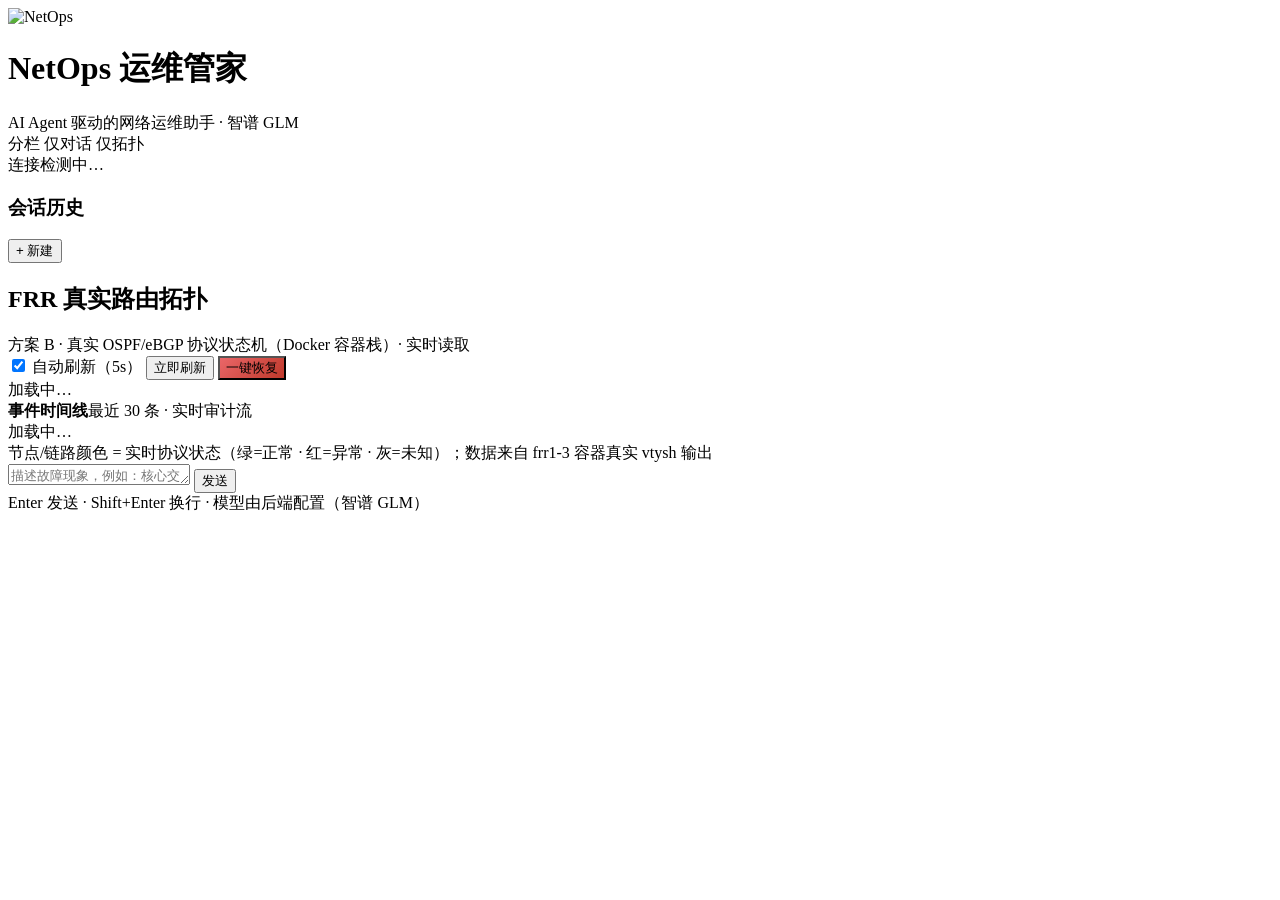
==== commit b760c000: "refactor(frontend): 单文件拆分为 HTML/CSS/JS 三层 - index.html 从 921 行拆成：HTML 结构 80 行 + styles.css 174 行 + j" ====
--- a/frontend/index.html
+++ b/frontend/index.html
@@ -5,181 +5,7 @@
 <meta name="viewport" content="width=device-width, initial-scale=1.0">
 <title>NetOps 运维管家 · 纳西妲</title>
 <link rel="icon" type="image/webp" href="/assets/nahida.webp">
-<style>
-  :root{
-    --bg:#F4F8EE; --panel:#FFFFFF; --panel2:#EAF3DF; --line:#D4E4C2;
-    --ink:#2D4A2D; --sub:#6B8A6B; --accent:#7CB342; --accent2:#558B2F;
-    --user:#558B2F; --err:#E57373;
-  }
-  *{box-sizing:border-box;margin:0;padding:0;}
-  html,body{height:100%;}
-  body{
-    font-family:'PingFang SC','Microsoft YaHei','Segoe UI',Arial,sans-serif;
-    background:linear-gradient(160deg,#F4F8EE 0%,#E8F1DA 50%,#F4F8EE 100%);
-    color:var(--ink);display:flex;flex-direction:column;height:100vh;
-  }
-  header{
-    padding:12px 20px;border-bottom:1px solid var(--line);
-    display:flex;align-items:center;justify-content:space-between;gap:12px;flex-wrap:wrap;
-    background:rgba(255,255,255,.85);backdrop-filter:blur(4px);
-  }
-  header .brand{display:flex;align-items:center;gap:10px;}
-  .logo{width:38px;height:38px;border-radius:11px;background:#fff;border:2px solid var(--accent);
-    display:flex;align-items:center;justify-content:center;overflow:hidden;}
-  .logo img{width:100%;height:100%;object-fit:cover;}
-  header h1{font-size:16px;font-weight:700;}
-  header .tag{font-size:12px;color:var(--sub);}
-  #status{font-size:12px;color:var(--sub);background:var(--panel2);border:1px solid var(--line);
-    padding:4px 12px;border-radius:14px;display:flex;gap:8px;align-items:center;flex-wrap:wrap;}
-  #status .dot{width:8px;height:8px;border-radius:50%;background:var(--accent);display:inline-block;}
-  #status .mock{color:var(--accent);font-weight:600;}
-  main{flex:1;overflow-y:auto;padding:20px 16px;max-width:1040px;width:100%;margin:0 auto;}
-  #chat{max-width:860px;margin:0 auto;}
-  .msg{display:flex;gap:10px;margin-bottom:16px;align-items:flex-start;}
-  .avatar{flex:0 0 34px;height:34px;border-radius:9px;display:flex;align-items:center;justify-content:center;
-    font-size:14px;font-weight:700;color:#fff;}
-  .msg.user .avatar{background:var(--user);}
-  .msg.bot .avatar{background:linear-gradient(135deg,var(--accent),var(--accent2));}
-  .bubble{flex:1;min-width:0;background:var(--panel);border:1px solid var(--line);border-radius:12px;
-    padding:12px 14px;font-size:14px;line-height:1.75;white-space:pre-wrap;word-break:break-word;}
-  .msg.user .bubble{background:rgba(14,116,144,.18);border-color:rgba(14,116,144,.4);}
-  .bubble.err{border-color:rgba(229,115,115,.5);}
-  .bubble.tracebox{background:rgba(53,195,216,.06);border-color:rgba(53,195,216,.28);padding:10px 12px;}
-  .tracetitle{font-size:12px;color:var(--accent);font-weight:600;margin-bottom:6px;}
-  .traceline{font-size:12px;color:var(--sub);line-height:1.6;padding:2px 0;border-bottom:1px dashed rgba(53,195,216,.12);white-space:pre-wrap;word-break:break-all;}
-  .traceline:last-child{border-bottom:none;}
-  .traceline .tk{color:var(--accent);font-weight:600;}
-  .traceline .ok{color:#7BD88F;} .traceline .no{color:var(--err);}
-  .thinking-anim{animation:thinkPulse 1.2s ease-in-out infinite;color:#6AA;font-weight:500;}
-  @keyframes thinkPulse{0%,100%{opacity:.45;}50%{opacity:1;}}
-  .cursor{display:inline-block;width:8px;height:16px;background:var(--accent);vertical-align:-2px;animation:blink 1s steps(2) infinite;margin-left:2px;}
-  @keyframes blink{50%{opacity:0;}}
-  footer{padding:14px 16px;border-top:1px solid var(--line);background:rgba(22,43,51,.9);}
-  .inputbar{max-width:860px;margin:0 auto;display:flex;gap:10px;align-items:flex-end;}
-  textarea{flex:1;resize:none;background:var(--panel2);color:var(--ink);border:1px solid var(--line);
-    border-radius:12px;padding:12px 14px;font-size:14px;line-height:1.5;min-height:48px;max-height:160px;
-    font-family:inherit;outline:none;}
-  textarea:focus{border-color:var(--accent);}
-  button{background:linear-gradient(135deg,var(--accent),var(--accent2));color:#fff;border:none;
-    border-radius:12px;padding:0 22px;height:48px;font-size:15px;font-weight:700;cursor:pointer;transition:opacity .15s;}
-  button:hover{opacity:.9;} button:disabled{opacity:.4;cursor:not-allowed;}
-  .hint{max-width:860px;margin:6px auto 0;font-size:12px;color:var(--sub);text-align:center;}
-  .placeholder{text-align:center;color:var(--sub);margin-top:14vh;font-size:14px;}
-  .placeholder .big{font-size:18px;color:var(--accent);margin-bottom:10px;}
-  .chips{display:flex;gap:8px;justify-content:center;flex-wrap:wrap;margin-top:14px;}
-  .chip{font-size:12px;color:var(--sub);background:var(--panel2);border:1px solid var(--line);
-    border-radius:14px;padding:5px 12px;cursor:pointer;}
-  .chip:hover{border-color:var(--accent);color:var(--ink);}
-  #simbar{display:flex;gap:8px;align-items:center;font-size:12px;color:var(--sub);flex-wrap:wrap;}
-  #simbar select{background:var(--panel2);color:var(--ink);border:1px solid var(--line);border-radius:10px;
-    padding:4px 8px;font-size:12px;outline:none;cursor:pointer;}
-  #simbar select:focus{border-color:var(--accent);}
-  #simbar .tip{color:var(--sub);font-size:11px;}
-  #authbar{display:flex;gap:8px;align-items:center;font-size:12px;color:var(--sub);flex-wrap:wrap;}
-  #authbar input{background:var(--panel2);color:var(--ink);border:1px solid var(--line);border-radius:10px;
-    padding:5px 10px;font-size:12px;width:150px;outline:none;}
-  #authbar input:focus{border-color:var(--accent);}
-  #authbar button{height:auto;padding:5px 14px;font-size:12px;border-radius:10px;}
-  #rolebadge{font-size:11px;padding:3px 10px;border-radius:12px;border:1px solid var(--line);color:var(--sub);}
-  #rolebadge.admin{color:#7BD88F;border-color:rgba(123,216,143,.4);}
-  #rolebadge.operator{color:var(--accent);border-color:rgba(53,195,216,.4);}
-  #rolebadge.viewer{color:#F4B393;border-color:rgba(244,179,147,.4);}
-  /* ---- 导航 tab（对话 / FRR 真实拓扑） ---- */
-  .navbar{display:flex;gap:6px;margin-right:8px;flex-wrap:wrap;}
-  .navtab{padding:6px 14px;font-size:13px;border:1px solid var(--line);border-radius:10px;cursor:pointer;
-    color:var(--sub);background:var(--panel2);transition:all .15s;}
-  .navtab:hover{border-color:var(--accent);color:var(--ink);}
-  .navtab.active{color:#fff;background:linear-gradient(135deg,var(--accent),var(--accent2));border-color:transparent;font-weight:600;}
-  /* ---- 分栏布局（默认：左会话栏 + 对话 + 拓扑 并排） ---- */
-  body{display:flex;flex-direction:column;height:100vh;overflow:hidden;}
-  #main{display:flex;flex:1;overflow:hidden;}
-  /* 会话侧栏 */
-  #sidebar{width:230px;min-width:230px;background:var(--panel2);border-right:1px solid var(--line);
-    display:flex;flex-direction:column;overflow:hidden;}
-  #sidebar .sb-head{padding:12px 12px 8px;display:flex;justify-content:space-between;align-items:center;}
-  #sidebar .sb-head h3{font-size:13px;font-weight:700;}
-  #sidebar .sb-new{background:linear-gradient(135deg,var(--accent),var(--accent2));color:#fff;border:none;
-    border-radius:8px;padding:4px 10px;font-size:12px;cursor:pointer;}
-  #sidebar .sb-list{flex:1;overflow-y:auto;padding:4px 8px;}
-  .sb-item{padding:8px 10px;border-radius:8px;font-size:12px;color:var(--sub);cursor:pointer;
-    margin-bottom:2px;display:flex;align-items:center;gap:4px;flex-wrap:wrap;}
-  .sb-item:hover{background:rgba(124,179,66,.12);color:var(--ink);}
-  .sb-item.active{background:rgba(124,179,66,.2);color:var(--ink);font-weight:600;}
-  .sb-del{width:18px;height:18px;line-height:16px;text-align:center;border-radius:50%;
-    font-size:14px;color:var(--sub);flex-shrink:0;}
-  .sb-del:hover{background:#E57373;color:#fff;}
-  /* 中间对话列 */
-  #chat{flex:55 1 0;min-width:0;max-width:none;margin:0;display:flex;flex-direction:column;
-    overflow-y:auto;overflow-x:hidden;}
-  #chat .msg-list-wrap{flex:1;overflow-y:auto;}
-  /* 右侧拓扑列 */
-  #topo{flex:45 1 0;min-width:0;display:block;padding:16px 14px;overflow-y:auto;border-left:1px solid var(--line);}
-  .topo-wrap{max-width:none;}
-  /* 窄屏（<1280px）自动单栏：仅对话 */
-  @media (max-width:1280px){
-    body.layout-split #topo{display:none;}
-    body.layout-split #chat{flex:1;}
-  }
-  /* 单栏模式 */
-  body.layout-chat #sidebar, body.layout-chat #topo{display:none;}
-  body.layout-topo #sidebar, body.layout-topo #chat{display:none;}
-  body.layout-topo #main{display:block;}
-  body.layout-topo #topo{border-left:none;}
-  /* ---- FRR 真实拓扑页 ---- */
-  .topo-wrap{max-width:980px;margin:0 auto;}
-  .topo-head{display:flex;align-items:center;justify-content:space-between;gap:10px;flex-wrap:wrap;margin-bottom:14px;}
-  .topo-head h2{font-size:16px;font-weight:700;}
-  .topo-head .sub{font-size:12px;color:var(--sub);}
-  .topo-actions{display:flex;gap:8px;align-items:center;}
-  .topo-actions button{height:auto;padding:6px 16px;font-size:12px;border-radius:10px;}
-  .topo-actions .autorefresh{font-size:11px;color:var(--sub);display:flex;align-items:center;gap:4px;}
-  .topo-banner{background:rgba(244,179,147,.1);border:1px solid rgba(244,179,147,.4);color:#F4B393;
-    border-radius:12px;padding:12px 14px;font-size:13px;margin-bottom:14px;}
-  #topo-svg-box{background:var(--panel);border:1px solid var(--line);border-radius:14px;padding:16px;
-    margin-bottom:14px;overflow-x:auto;}
-  #topo-svg-box svg{width:100%;min-width:640px;height:auto;display:block;}
-  .node-box{fill:var(--panel2);stroke:var(--line);stroke-width:1.5;}
-  .node-box.ok{stroke:#52C41A;} .node-box.bad{stroke:#EA6668;} .node-box.warn{stroke:#FAAD14;} .node-box.unk{stroke:var(--line);}
-  .node-fault{fill:#FAAD14;font-size:11px;font-weight:700;}
-  .node-title{fill:#E8F1F4;font-size:14px;font-weight:700;}
-  .node-sub{fill:#9FB4BD;font-size:11px;}
-  .node-role{fill:#35C3D8;font-size:11px;}
-  .link-line{stroke:#9FB4BD;stroke-width:2;stroke-dasharray:6 4;}
-  .link-line.ok{stroke:#52C41A;stroke-dasharray:none;}
-  .link-line.bad{stroke:#EA6668;stroke-width:3;}
-  .link-label{fill:#9FB4BD;font-size:11px;}
-  .link-label.bad{fill:#EA6668;font-weight:700;}
-  .topo-cards{display:flex;gap:12px;flex-wrap:wrap;}
-  .dev-card{flex:1 1 300px;min-width:0;background:var(--panel);border:1px solid var(--line);border-radius:14px;padding:12px 14px;}
-  .dev-card h3{font-size:13px;font-weight:700;margin-bottom:4px;display:flex;align-items:center;gap:8px;}
-  .dev-card h3 .st{width:8px;height:8px;border-radius:50%;display:inline-block;}
-  .dev-card .st.ok{background:#52C41A;} .dev-card .st.bad{background:#EA6668;} .dev-card .st.unk{background:#9FB4BD;}
-  .dev-card .meta{font-size:11px;color:var(--sub);margin-bottom:8px;}
-  .dev-card table{width:100%;border-collapse:collapse;font-size:11px;margin-top:6px;}
-  .dev-card th,.dev-card td{text-align:left;padding:3px 6px;border-bottom:1px solid rgba(42,70,82,.6);}
-  .dev-card th{color:var(--accent);font-weight:600;}
-  .dev-card td{color:var(--ink);font-family:Consolas,Menlo,monospace;font-size:10.5px;word-break:break-all;}
-  .dev-card .sect{font-size:11px;color:var(--accent);font-weight:600;margin-top:8px;}
-  .dev-card pre{white-space:pre-wrap;word-break:break-all;font-size:10px;color:var(--sub);line-height:1.5;
-    max-height:150px;overflow-y:auto;background:var(--panel2);border-radius:8px;padding:8px;margin-top:4px;}
-  .topo-hint{font-size:11px;color:var(--sub);text-align:center;margin-top:10px;}
-  .t-green{color:#7BD88F;} .t-red{color:#EA6668;} .t-dim{color:#9FB4BD;}
-  /* ---- 事件时间线 ---- */
-  .tl-box{margin-top:16px;background:var(--panel);border:1px solid var(--line);border-radius:12px;padding:12px 14px;}
-  .tl-head{display:flex;justify-content:space-between;align-items:center;margin-bottom:8px;}
-  .tl-head b{font-size:13px;color:var(--ink);}
-  .tl-head span{font-size:10.5px;color:var(--sub);}
-  .tl-list{max-height:260px;overflow-y:auto;display:flex;flex-direction:column;gap:2px;}
-  .tl-item{display:flex;gap:8px;align-items:flex-start;font-size:11px;padding:4px 0;border-bottom:1px dashed rgba(42,70,82,.5);}
-  .tl-item:last-child{border-bottom:none;}
-  .tl-time{flex:0 0 128px;color:var(--sub);font-family:Consolas,Menlo,monospace;font-size:10px;padding-top:1px;}
-  .tl-badge{flex:0 0 52px;text-align:center;font-size:10px;padding:1px 4px;border-radius:6px;color:#fff;}
-  .tl-detail{flex:1;color:var(--ink);word-break:break-all;line-height:1.4;}
-  .tl-actor{color:var(--accent);font-weight:600;}
-  .b-chat{background:#5B8DEF;} .b-tool{background:#3FA66A;} .b-frr{background:#E08E45;}
-  .b-scn{background:#9B6FD6;} .b-alert{background:#EA6668;} .b-other{background:#6B7C86;}
-</style>
-</head>
+<link rel="stylesheet" href="/styles.css">
 <body>
 <header>
   <div class="brand">
@@ -260,662 +86,6 @@
   <div class="hint">Enter 发送 · Shift+Enter 换行 · 模型由后端配置（智谱 GLM）</div>
 </footer>
 
-<script>
-(function(){
-  "use strict";
-  var chat = document.getElementById('chat');
-  var input = document.getElementById('input');
-  var sendBtn = document.getElementById('send');
-  var statusBox = document.getElementById('status');
-  var history = [];
-  var sending = false;
-
-  // ---- 会话持久化（M5 工程化）：刷新/重启后可恢复多轮对话 ----
-  var sessionId = localStorage.getItem('netops_sid');
-  if(!sessionId){
-    sessionId = 's-' + Date.now().toString(36) + '-' + Math.random().toString(36).slice(2, 8);
-    localStorage.setItem('netops_sid', sessionId);
-  }
-
-  // ---- 认证状态 ----
-  var authToken = localStorage.getItem('netops_token') || '';
-  var authEnabled = false;
-  var authbar = document.getElementById('authbar');
-  var authtoken = document.getElementById('authtoken');
-  var authbtn = document.getElementById('authbtn');
-  var rolebadge = document.getElementById('rolebadge');
-
-  // 当前 SSE 流的 AbortController：切换/删除会话时中止旧流，防止旧响应继续写 DOM
-  var activeController = null;
-  function abortStream(){
-    if(activeController){ try{ activeController.abort(); }catch(e){} activeController = null; }
-  }
-
-  function apiFetch(url, opts){
-    opts = opts || {};
-    var h = Object.assign({}, opts.headers || {});
-    if(authToken) h['Authorization'] = 'Bearer ' + authToken;
-    opts.headers = h;
-    return fetch(url, opts);
-  }
-  function renderAuth(me){
-    authEnabled = !!me.auth_enabled;
-    if(!authEnabled){
-      authbar.style.display = 'none';
-      return;
-    }
-    authbar.style.display = 'flex';
-    // 角色裁剪：仿真场景切换仅 admin 可用
-    if(me.authenticated && me.role === 'admin'){ simbar.style.display = 'flex'; }
-    else { simbar.style.display = 'none'; }
-    if(me.authenticated && me.role){
-      authtoken.style.display = 'none';
-      authbtn.textContent = '退出';
-      rolebadge.textContent = '角色：' + me.role;
-      rolebadge.className = me.role;
-      rolebadge.style.display = 'inline-block';
-    }else{
-      authtoken.style.display = 'inline-block';
-      authbtn.textContent = '登录';
-      rolebadge.textContent = '';
-      rolebadge.style.display = 'none';
-    }
-  }
-  authbtn.addEventListener('click', function(){
-    if(authToken && authbtn.textContent === '退出'){
-      authToken = '';
-      localStorage.removeItem('netops_token');
-      authbar.style.display = 'none';
-      authtoken.style.display = 'inline-block';
-      authbtn.textContent = '登录';
-      rolebadge.style.display = 'none';
-      setStatus('已退出登录（未认证为 viewer）');
-      return;
-    }
-    var tok = authtoken.value.trim();
-    if(!tok){ alert('请输入访问令牌'); return; }
-    apiFetch('/api/auth/me', {headers:{'Authorization':'Bearer ' + tok}})
-      .then(function(r){ return r.json(); })
-      .then(function(me){
-        if(me.authenticated){
-          authToken = tok;
-          localStorage.setItem('netops_token', tok);
-          renderAuth(me);
-          setStatus('已登录 · 角色 ' + me.role);
-        }else{
-          alert('令牌无效或未配置对应角色');
-        }
-      })
-      .catch(function(e){ alert('登录失败：' + e.message); });
-  });
-
-  function el(tag, cls, text){
-    var n = document.createElement(tag);
-    if(cls) n.className = cls;
-    if(text !== undefined) n.textContent = text;
-    return n;
-  }
-  function appendMsg(role, text, isErr){
-    var row = el('div', 'msg ' + (role === 'user' ? 'user' : 'bot'));
-    row.appendChild(el('div', 'avatar', role === 'user' ? '我' : 'AI'));
-    var b = el('div', 'bubble' + (isErr ? ' err' : ''), text);
-    row.appendChild(b);
-    chat.appendChild(row);
-    chat.scrollTop = chat.scrollHeight;
-    return b;
-  }
-  function setStatus(html){
-    statusBox.innerHTML = '<span class="dot"></span>' + html;
-  }
-
-  function addSourcesFooter(bubble, sources){
-    var f = document.createElement('div');
-    f.style.cssText = 'margin-top:10px;padding-top:8px;border-top:1px solid rgba(53,195,216,.25);font-size:12px;color:#9FB4BD;';
-    f.textContent = '📎 参考来源：' + sources.map(function(s){ return s.source + ' (' + Math.round((s.score||0)*100) + '%)'; }).join(' · ');
-    bubble.appendChild(f);
-  }
-
-  function parseSSE(res){
-    var reader = res.body.getReader();
-    var decoder = new TextDecoder();
-    var buf = '';
-    return (async function(){
-      var bubble = null, acc = '', curSources = null, traceBox = null, thinkLine = null;
-      function ensureTrace(){
-        if(traceBox) return traceBox;
-        var row = el('div', 'msg bot');
-        row.appendChild(el('div', 'avatar', 'AI'));
-        var box = el('div', 'bubble tracebox');
-        box.appendChild(el('div', 'tracetitle', '🔧 工具调用过程'));
-        row.appendChild(box);
-        chat.appendChild(row);
-        chat.scrollTop = chat.scrollHeight;
-        traceBox = box;
-        return box;
-      }
-      while(true){
-        var r = await reader.read();
-        if(r.done) break;
-        buf += decoder.decode(r.value, {stream:true});
-        var idx;
-        while((idx = buf.indexOf('\n\n')) !== -1){
-          var block = buf.slice(0, idx);
-          buf = buf.slice(idx + 2);
-          block.split('\n').forEach(function(line){
-            if(!line.startsWith('data: ')) return;
-            var data;
-            try{ data = JSON.parse(line.slice(6)); }catch(e){ return; }
-            if(data.type === 'delta'){
-              if(!bubble){ bubble = appendMsg('assistant', ''); }
-              if(thinkLine && thinkLine.parentNode){ thinkLine.parentNode.removeChild(thinkLine); }
-              thinkLine = null;
-              acc += data.content;
-              bubble.textContent = acc;
-              chat.scrollTop = chat.scrollHeight;
-            }else if(data.type === 'sources'){
-              curSources = data.sources || [];
-            }else if(data.type === 'tool'){
-              var box = ensureTrace();
-              var line = el('div', 'traceline');
-              var mark = data.ok ? '<span class="ok">✓</span>' : '<span class="no">✗</span>';
-              var args = data.args ? esc(JSON.stringify(data.args)) : '';
-              var result = esc((data.result || '').replace(/\n/g, ' ').slice(0, 140));
-              line.innerHTML = mark + ' <span class="tk">' + (data.tool||'') + '</span> ' + args + '<br>' + result;
-              box.appendChild(line);
-              chat.scrollTop = chat.scrollHeight;
-            }else if(data.type === 'thinking'){
-              var txt = (data.text||'').replace(/</g,'&lt;');
-              if(data.step){
-                // Agent 步骤思考（保留原有样式）
-                var box = ensureTrace();
-                var line = el('div', 'traceline');
-                line.style.cssText = 'opacity:.75;font-size:12px;color:#8aa;white-space:pre-wrap;';
-                line.innerHTML = '💭 <span style="color:#6aa">第' + (data.step||'') + '步思考</span><br>' + txt;
-                box.appendChild(line);
-              }else{
-                // 普通问答的"思考中"占位（收到回答即消失）
-                thinkLine = el('div', 'traceline thinking-anim');
-                thinkLine.innerHTML = '💭 <span style="color:#6aa">' + txt + '</span>';
-                ensureTrace().appendChild(thinkLine);
-              }
-              chat.scrollTop = chat.scrollHeight;
-            }else if(data.type === 'done'){
-              if(!bubble){ bubble = appendMsg('assistant', ''); }
-              if(curSources && curSources.length){ addSourcesFooter(bubble, curSources); }
-              history.push({role:'assistant', content: acc || '(空回复)'});
-            }else if(data.type === 'error'){
-              if(!bubble){ bubble = appendMsg('assistant', '', true); }
-              bubble.className = 'bubble err';
-              bubble.textContent = data.message || '未知错误';
-              history.push({role:'assistant', content:'[错误] ' + (data.message||'')});
-            }
-          });
-        }
-      }
-      if(!bubble){ appendMsg('assistant', '(无输出)'); }
-    })();
-  }
-
-  async function send(){
-    if(sending) return;
-    var text = input.value.trim();
-    if(!text) return;
-    input.value = '';
-    input.style.height = 'auto';
-    appendMsg('user', text);
-    history.push({role:'user', content:text});
-    refreshSessions();
-    sending = true;
-    sendBtn.disabled = true;
-    activeController = new AbortController();
-    try{
-      var res = await apiFetch('/api/chat', {
-        method:'POST',
-        headers:{'Content-Type':'application/json'},
-        body: JSON.stringify({message:text, history: history.slice(0, -1), session_id: sessionId}),
-        signal: activeController.signal
-      });
-      if(!res.ok || !res.body){ throw new Error('请求失败 HTTP ' + res.status + (res.status === 403 ? '（权限不足）' : '')); }
-      await parseSSE(res);
-    }catch(e){
-      if(e.name === 'AbortError'){ /* 用户切换/清空会话导致流被中止：静默 */ }
-      else appendMsg('assistant', '连接失败：' + e.message, true);
-    }finally{
-      sending = false;
-      sendBtn.disabled = false;
-      activeController = null;
-      input.focus();
-    }
-  }
-
-  function autoResize(){
-    input.style.height = 'auto';
-    input.style.height = Math.min(input.scrollHeight, 160) + 'px';
-  }
-
-  input.addEventListener('input', autoResize);
-  input.addEventListener('keydown', function(e){
-    if(e.key === 'Enter' && !e.shiftKey){ e.preventDefault(); send(); }
-  });
-  sendBtn.addEventListener('click', send);
-
-  function addChips(){
-    if(history.length > 0) return;
-    var ph = el('div', 'placeholder');
-    ph.innerHTML = '<div class="big">网络运维智能助手</div>输入故障现象，助手将检索知识库并给出排查建议。';
-    var chips = el('div', 'chips');
-    ['端口 flapping 怎么排查？','如何查看交换机接口收发光功率？','OSPF 邻居状态一直 DOWN 怎么办？','从 core-sw-1 检查到 10.0.1.2 的连通性并排查 OSPF 邻居问题'].forEach(function(t){
-      var c = el('span', 'chip', t);
-      c.addEventListener('click', function(){ input.value = t; send(); });
-      chips.appendChild(c);
-    });
-    ph.appendChild(chips);
-    chat.appendChild(ph);
-  }
-
-  // ---- 仿真故障场景切换 ----
-  var SCENARIO_QUESTIONS = {
-    flapping: '从 core-sw-1 检查到 10.0.1.2 的连通性并排查 OSPF 邻居问题',
-    stp_loop: 'core-sw-1 的 CPU 占用率很高，接口 GE0/0/1 和 GE0/0/2 收发速率异常，网络时通时断，帮我排查是否环路',
-    arp_poison: '核心交换机上 10.0.1.2 经常 ping 不通，接口都是 up 的，帮我排查 ARP 问题',
-    bgp_flap: 'core-rtr-1 的 BGP 邻居 10.0.1.1 一直处于 Active 状态，帮我排查原因',
-    acl_deny: '从 core-sw-1 ping 10.0.1.2 全部超时但接口是 up 的，怀疑被 ACL 拦截，帮我确认并给出处置',
-    dhcp_failure: '终端区突然大面积拿不到 IP 地址，接口都是 up 的，帮我排查 DHCP 问题并给出处置',
-    ospf_neighbor: 'core-rtr-1 的 OSPF 邻居 1.1.1.1 一直卡在 ExStart 状态，帮我定位原因并给出处置',
-    link_congestion: '监控显示 core-sw-1 上联 GE0/0/1 利用率接近打满，业务时延变高还间歇丢包，帮我排查根因'
-  };
-  var simbar = document.getElementById('simbar');
-  var simselect = document.getElementById('simselect');
-  var simswitch = document.getElementById('simswitch');
-  var simtip = document.getElementById('simtip');
-  function setSimTip(name){
-    simtip.textContent = SCENARIO_QUESTIONS[name] ? '示例问题：' + SCENARIO_QUESTIONS[name] : '';
-  }
-  simswitch.addEventListener('click', function(){
-    var name = simselect.value;
-    apiFetch('/api/sim/scenario', {
-      method:'POST',
-      headers:{'Content-Type':'application/json'},
-      body: JSON.stringify({scenario: name})
-    }).then(function(r){ return r.json(); }).then(function(d){
-      if(d.ok){ setSimTip(d.scenario); simselect.value = d.scenario; }
-      else{ alert('切换失败：' + (d.message || '未知错误')); }
-    }).catch(function(e){ alert('切换失败：' + e.message); });
-  });
-
-  // ---- 排障报告导出（M6 产品化） ----
-  document.getElementById('reportbtn').addEventListener('click', function(){
-    apiFetch('/api/report/' + encodeURIComponent(sessionId)).then(function(r){ return r.json(); }).then(function(d){
-      if(d.ok){
-        setStatus('报告已生成，正在打开…');
-        location.href = d.report_url;
-      }else{ alert('导出失败：' + (d.message || '未知错误')); }
-    }).catch(function(e){ alert('导出失败：' + e.message); });
-  });
-
-  apiFetch('/api/health').then(function(r){ return r.json(); }).then(function(d){
-    var model = d.model || '-';
-    if(d.mock){ setStatus('模拟模式（未配置 API Key） · 模型 ' + model + ' · <span class="mock">LLM_MOCK=true</span>'); }
-    else{ setStatus('智谱 GLM 已连接 · 模型 ' + model + (d.key_configured ? '' : ' · Key 未配置')); }
-    if(d.device_mode === 'simulate' && d.sim_scenario){
-      simbar.style.display = 'flex';
-      simselect.value = d.sim_scenario;
-      setSimTip(d.sim_scenario);
-    }
-    addChips();
-    // 会话恢复：读取后端落盘的历史消息
-    apiFetch('/api/session/' + encodeURIComponent(sessionId)).then(function(r){ return r.json(); }).then(function(d){
-      if(d && d.ok && d.messages && d.messages.length){
-        var ph = chat.querySelector('.placeholder');
-        if(ph) ph.remove();
-        d.messages.forEach(function(m){
-          history.push({role:m.role, content:m.content});
-          if(m.role === 'assistant') appendMsg(m.role, m.content || '(空回复)');
-          else appendMsg(m.role, m.content);
-        });
-      }
-    }).catch(function(){});
-    // 认证状态与角色裁剪
-    apiFetch('/api/auth/me').then(function(r){ return r.json(); }).then(function(me){
-      renderAuth(me);
-    }).catch(function(){});
-  }).catch(function(){ setStatus('后端未连接（请先启动 uvicorn）'); });
-
-  // ================= FRR 真实拓扑页（方案 B） =================
-  var mainBox = document.getElementById('main');
-  var chatBox = document.getElementById('chat');
-  var topoBox = document.getElementById('topo');
-  var svgBox = document.getElementById('topo-svg-box');
-  var topoCards = document.getElementById('topoCards');
-  var topoBanner = document.getElementById('topoBanner');
-  var autoRefresh = document.getElementById('autoRefresh');
-  var topoRefresh = document.getElementById('topoRefresh');
-
-  // ---- 设备几何（SVG viewBox 900x280） ----
-  var TOPO_LAYOUT = [
-    {name:'frr1', x:40,  y:100, w:210, h:100, label:'frr1 · OSPF', role:'AS 内部路由器', right:'OSPF → frr2', rightX:250, rightY:150},
-    {name:'frr2', x:345, y:100, w:210, h:100, label:'frr2 · OSPF+eBGP', role:'AS 65002 边界', left:'← OSPF', right:'eBGP → frr3', rightX:555, rightY:150},
-    {name:'frr3', x:650, y:100, w:210, h:100, label:'frr3 · eBGP', role:'AS 65003 边界', left:'← eBGP', rightX:0, rightY:0}
-  ];
-  var TOPO_LINKS = [
-    {x1:250, y1:150, x2:345, y2:150, label:'OSPF · Area 0', key:'12'},
-    {x1:555, y1:150, x2:650, y2:150, label:'eBGP · 65002↔65003', key:'23'}
-  ];
-
-  function nodeHealth(dev){
-    var h = dev.parsed && dev.parsed.healthy;
-    var faults = dev.active_faults || {};
-    var faultNames = Object.keys(faults);
-    if(faultNames.length){
-      // link_down / bgp_neighbor_down → 红（链路真断）；ospf_cost → 黄（路由劣化）
-      var hardDown = faultNames.some(function(f){ return f === 'link_down' || f === 'bgp_neighbor_down'; });
-      return hardDown ? 'bad' : 'warn';
-    }
-    return h === true ? 'ok' : (h === false ? 'bad' : 'unk');
-  }
-  function faultBadge(dev){
-    var faults = dev.active_faults || {};
-    var map = {link_down:'链路中断', ospf_cost:'路由劣化', bgp_neighbor_down:'BGP 会话中断'};
-    return Object.keys(faults).map(function(f){ return '⚠ ' + (map[f] || f); }).join(' · ');
-  }
-  function linkHealth(devs, key){
-    // OSPF 链路健康看 frr1/frr2；eBGP 链路看 frr2/frr3
-    var names = key === '12' ? ['frr1','frr2'] : ['frr2','frr3'];
-    var states = names.map(function(n){ return nodeHealth(devs[n] || {}); });
-    if(states.indexOf('bad') !== -1) return 'bad';
-    if(states.indexOf('ok') === -1) return 'unk';
-    return 'ok';
-  }
-
-  function renderTopoSvg(devs){
-    var names = Object.keys(devs);
-    if(!names.length){
-      svgBox.innerHTML = '<div class="topo-hint">无在跑的 FRR 容器（请启动 Docker 并 docker compose up -d）</div>';
-      return;
-    }
-    // 动态布局：N 个节点横向等距排列
-    var n = names.length;
-    var boxW = 260, boxH = 120, gap = (900 - n*boxW) / (n+1);
-    var nodes = names.map(function(name, i){
-      return {name: name, x: gap + i*(boxW+gap), y: 80, w: boxW, h: boxH};
-    });
-    var parts = [];
-    parts.push('<svg viewBox="0 0 900 280" xmlns="http://www.w3.org/2000/svg" role="img" aria-label="FRR 真实路由拓扑图">');
-    // 链路：相邻节点连虚线
-    for(var i=0;i<nodes.length-1;i++){
-      var a=nodes[i], b=nodes[i+1];
-      var da=devs[a.name], db=devs[b.name];
-      var lh = (nodeHealth(da)==='bad' || nodeHealth(db)==='bad') ? 'bad' : 'ok';
-      parts.push('<line class="link-line '+lh+'" x1="'+(a.x+a.w)+'" y1="'+(a.y+a.h/2)+'" x2="'+b.x+'" y2="'+(b.y+b.h/2)+'"/>');
-    }
-    nodes.forEach(function(d){
-      var dev = devs[d.name] || {};
-      var st = nodeHealth(dev);
-      parts.push('<rect class="node-box '+st+'" x="'+d.x+'" y="'+d.y+'" rx="12" ry="12" width="'+d.w+'" height="'+d.h+'"/>');
-      parts.push('<text class="node-title" x="'+(d.x+14)+'" y="'+(d.y+30)+'">'+esc(d.name)+'</text>');
-      parts.push('<text class="node-role" x="'+(d.x+14)+'" y="'+(d.y+50)+'">'+esc(dev.role||'FRR')+'</text>');
-      var info = [];
-      var p = dev.parsed;
-      if(p && p.ospf_peers && p.ospf_peers.length) info.push('OSPF: ' + p.ospf_peers.map(function(x){ return x.id+' '+x.state; }).join(' / '));
-      if(p && p.bgp_peers && p.bgp_peers.length) info.push('eBGP: ' + p.bgp_peers.map(function(x){ return x.peer+'→'+(x.state.match(/^\d+$/)?'Established':x.state); }).join(' / '));
-      if(!info.length) info.push(p && p.routes && p.routes.length ? '路由 '+p.routes.length+' 条' : '（无邻居数据）');
-      var t = info[0] || ''; if(t.length>34) t=t.slice(0,33)+'…';
-      parts.push('<text class="node-sub" x="'+(d.x+14)+'" y="'+(d.y+70)+'">'+esc(t)+'</text>');
-      var fb = faultBadge(dev);
-      if(fb) parts.push('<text class="node-fault" x="'+(d.x+14)+'" y="'+(d.y+106)+'">'+esc(fb)+'</text>');
-    });
-    parts.push('</svg>');
-    svgBox.innerHTML = parts.join('');
-  }
-
-  function esc(s){ return String(s == null ? '' : s).replace(/&/g,'&amp;').replace(/</g,'&lt;').replace(/>/g,'&gt;'); }
-
-  function renderTopoCards(devs){
-    var order = ['frr1','frr2','frr3'];
-    var html = order.map(function(n){
-      var dev = devs[n];
-      if(!dev) return '';
-      var st = nodeHealth(dev);
-      var stTxt = st === 'ok' ? '正常' : (st === 'bad' ? '异常' : (st === 'warn' ? '故障演练中' : '未知'));
-      var stCls = st;
-      var fb = faultBadge(dev);
-      var p = dev.parsed || {};
-      var ospf = (p.ospf_peers || []).map(function(x){ return '<tr><td>'+esc(x.id)+'</td><td>'+esc(x.state)+'</td><td>'+esc(x.address)+'</td></tr>'; }).join('');
-      var bgp = (p.bgp_peers || []).map(function(x){ return '<tr><td>'+esc(x.peer)+'</td><td>'+esc(x.as)+'</td><td>'+(/^\d+$/.test(x.state)?'<span class="t-green">Established('+esc(x.state)+')</span>':'<span class="t-red">'+esc(x.state)+'</span>')+'</td></tr>'; }).join('');
-      var routes = (p.routes || []).slice(0,6).map(function(r){ return esc(r); }).join('\n');
-      return '<div class="dev-card">'
-        + '<h3><span class="st ' + stCls + '"></span>' + esc(n) + ' <span class="t-dim">(' + esc(dev.role || '') + ' · ' + stTxt + ')</span></h3>'
-        + '<div class="meta">' + esc(dev.host || '') + ':' + (dev.port || '') + ' · ' + (dev.note || '') + '</div>'
-        + (fb ? '<div style="margin:6px 0;padding:6px 10px;background:rgba(250,173,20,.12);border:1px solid rgba(250,173,20,.4);border-radius:8px;color:#FAAD14;font-size:12px;font-weight:600;">' + esc(fb) + '</div>' : '')
-        + (ospf ? '<div class="sect">OSPF 邻居</div><table><tr><th>Router ID</th><th>State</th><th>Address</th></tr>' + ospf + '</table>' : '')
-        + (bgp ? '<div class="sect">eBGP 邻居</div><table><tr><th>Peer</th><th>AS</th><th>State/PfxRcd</th></tr>' + bgp + '</table>' : '')
-        + (routes ? '<div class="sect">路由表（前 6 条）</div><pre>' + esc(routes) + '</pre>' : '')
-        + '</div>';
-    }).join('');
-    topoCards.innerHTML = html;
-  }
-
-  var topoTimer = null;
-
-  function showTopoState(bannerHtml, svgHint){
-    // 统一降级：清空拓扑 + 顶部横幅 + 中央提示
-    topoBanner.style.display = 'block';
-    topoBanner.innerHTML = bannerHtml;
-    svgBox.innerHTML = '<div class="topo-hint">' + svgHint + '</div>';
-    topoCards.innerHTML = '';
-  }
-  function bindStartDockerBtn(){
-    var sdb = document.getElementById('startDockerBtn');
-    if(sdb) sdb.addEventListener('click', function(){
-      sdb.textContent = '启动中…'; sdb.disabled = true;
-      apiFetch('/api/docker/start', {method:'POST'}).then(function(r){ return r.json(); }).then(function(r){
-        if(r.ok){ setStatus(r.message); setTimeout(function(){ loadTopo(true); }, 3000); }
-        else { alert(r.message || '启动失败'); }
-        sdb.textContent = '启动 Docker'; sdb.disabled = false;
-      }).catch(function(e){ alert('启动失败：' + e.message); sdb.textContent='启动 Docker'; sdb.disabled=false; });
-    });
-  }
-
-  function loadTopo(manual){
-    if(manual) topoRefresh.disabled = true;
-    apiFetch('/api/topology/real')
-      .then(function(r){ if(!r.ok) throw new Error('HTTP ' + r.status); return r.json(); })
-      .then(function(d){
-        topoRefresh.disabled = false;
-        var hasDevices = d.devices && Object.keys(d.devices).length > 0;
-        if(!d.ok || !hasDevices){
-          // 状态 B：Docker 未启用 / 无 FRR 容器 → 拓扑消失 + 启动按钮
-          var reason = (d.message || (d.docker_available === false ? 'Docker 服务未启用' : '未检测到 FRR 容器')).replace(/[<>&]/g,'');
-          showTopoState(
-            '未检测到 Docker 服务 <button id="startDockerBtn" style="margin-left:10px;padding:4px 12px;background:linear-gradient(135deg,#7CB342,#558B2F);color:#fff;border:none;border-radius:8px;cursor:pointer;">启动 Docker</button>',
-            '未检测到 Docker · ' + reason
-          );
-          bindStartDockerBtn();
-          return;
-        }
-        // 状态 A：Docker 正常 → 渲染真实拓扑
-        topoBanner.style.display = 'none';
-        renderTopoSvg(d.devices);
-        renderTopoCards(d.devices);
-        loadTimeline();
-        setStatus('真实拓扑已刷新 · ' + new Date().toLocaleTimeString());
-      })
-      .catch(function(e){
-        topoRefresh.disabled = false;
-        // 状态 C：后端不可达（非 Docker 问题）→ 明确提示，不误报 Docker
-        showTopoState(
-          '后端服务未连接（请双击 start_backend.bat 启动后端）',
-          '后端未连接，无法读取拓扑'
-        );
-      });
-    // 轮询始终运行（无论成功失败），Docker 中途断开/恢复都会被捕获
-    if(!topoTimer){ topoTimer = setInterval(function(){ if(autoRefresh.checked) loadTopo(false); }, 5000); }
-  }
-  // ---- 事件时间线（方向1）：读审计流，垂直时间轴展示 ----
-  function tlClass(ev){
-    var e = (ev.event || '') + ' ' + (ev.action || '');
-    if(e.indexOf('frr') >= 0 || e.indexOf('inject') >= 0 || e.indexOf('recover') >= 0) return 'b-frr';
-    if(e.indexOf('alert') >= 0 || e.indexOf('webhook') >= 0) return 'b-alert';
-    if(e.indexOf('scenario') >= 0) return 'b-scn';
-    if(e.indexOf('tool') >= 0) return 'b-tool';
-    if(e.indexOf('chat') >= 0) return 'b-chat';
-    return 'b-other';
-  }
-  function tlLabel(cls){ return cls.replace('b-','').toUpperCase(); }
-  function loadTimeline(){
-    apiFetch('/api/events/timeline?limit=30').then(function(r){ return r.json(); }).then(function(d){
-      var list = document.getElementById('tlList');
-      var meta = document.getElementById('tlMeta');
-      if(!d.events || !d.events.length){ list.innerHTML = '<div class="topo-hint">暂无事件</div>'; return; }
-      meta.textContent = '最近 ' + d.events.length + ' 条 · 实时审计流';
-      list.innerHTML = d.events.map(function(ev){
-        var t = (ev.ts || '').replace('T',' ').substring(5,19);
-        var cls = tlClass(ev);
-        var actor = ev.actor ? '<span class="tl-actor">[' + esc(ev.actor) + ']</span> ' : '';
-        return '<div class="tl-item"><span class="tl-time">' + esc(t) + '</span>'
-          + '<span class="tl-badge ' + cls + '">' + tlLabel(cls) + '</span>'
-          + '<span class="tl-detail">' + actor + esc((ev.action||'') + (ev.detail ? ' · ' + ev.detail : '')) + '</span></div>';
-      }).join('');
-    }).catch(function(){ /* 静默：拓扑页主流程不受影响 */ });
-  }
-  topoRefresh.addEventListener('click', function(){ loadTopo(true); });
-
-  // ---- 一键恢复全部 FRR 故障（演练后兜底，admin） ----
-  var topoRecover = document.getElementById('topoRecover');
-  topoRecover.addEventListener('click', function(){
-    if(document.getElementById('startDockerBtn')){
-      alert('Docker 未启用，请先点击「启动 Docker」再恢复故障。');
-      return;
-    }
-    topoRecover.disabled = true;
-    topoRecover.textContent = '恢复中…';
-    apiFetch('/api/frr/recover-all', {method:'POST'}).then(function(r){ return r.json(); }).then(function(d){
-      topoRecover.disabled = false;
-      topoRecover.textContent = '一键恢复';
-      if(d.ok){
-        setStatus('已恢复 ' + d.recovered.length + ' 个故障组合' + (d.errors && d.errors.length ? '（' + d.errors.length + ' 个失败：' + d.errors.join('; ') + '）' : ''));
-        loadTopo(true);
-      }else{ alert('恢复失败：' + (d.message || '未知错误')); }
-    }).catch(function(e){
-      topoRecover.disabled = false;
-      topoRecover.textContent = '一键恢复';
-      alert('恢复失败：后端未连接或已退出，请双击 start_backend.bat 重启后端后重试。');
-    });
-  });
-
-  // ---- 布局切换（分栏/仅对话/仅拓扑） ----
-  document.querySelectorAll('.navtab').forEach(function(tab){
-    tab.addEventListener('click', function(){
-      document.querySelectorAll('.navtab').forEach(function(t){ t.classList.remove('active'); });
-      tab.classList.add('active');
-      var layout = tab.getAttribute('data-layout');
-      document.body.className = document.body.className.replace(/layout-\w+/g,'').trim();
-      document.body.classList.add('layout-' + layout);
-      if(layout === 'topo' || layout === 'split'){ loadTopo(true); }
-    });
-  });
-
-  // ---- 会话侧栏：多会话列表 / 新建 / 切换 ----
-  var sbList = document.getElementById('sbList');
-  var newChatBtn = document.getElementById('newChatBtn');
-
-  function renderSessions(list){
-    currentSessionsCache = list || [];
-    sbList.innerHTML = list.map(function(s){
-      var active = (s.session_id === sessionId) ? ' active' : '';
-      var d = new Date(s.updated * 1000);
-      var ts = (d.getMonth()+1) + '/' + d.getDate() + ' ' + ('0'+d.getHours()).slice(-2) + ':' + ('0'+d.getMinutes()).slice(-2);
-      var title = esc(s.title || s.session_id.slice(-8));
-      return '<div class="sb-item' + active + '" data-sid="' + esc(s.session_id) + '" title="' + esc(title) + '">'
-        + '<div style="flex:1;min-width:0;overflow:hidden;text-overflow:ellipsis;white-space:nowrap;">' + esc(title) + '</div>'
-        + '<div class="sb-del" data-del="' + esc(s.session_id) + '" title="删除">×</div>'
-        + '<div style="font-size:10px;opacity:.6;width:100%;">' + s.messages + ' 条 · ' + ts + '</div></div>';
-    }).join('');
-    sbList.querySelectorAll('.sb-item').forEach(function(el){
-      el.addEventListener('click', function(e){
-        if(e.target.classList.contains('sb-del')) return;
-        switchSession(el.getAttribute('data-sid'));
-      });
-    });
-    sbList.querySelectorAll('.sb-del').forEach(function(btn){
-      btn.addEventListener('click', function(e){
-        e.stopPropagation();
-        var sid = btn.getAttribute('data-del');
-        if(btn.dataset.confirming){
-          // 第二次点：确认删除
-          apiFetch('/api/session/' + encodeURIComponent(sid), {method:'DELETE'}).then(function(){
-            refreshSessions();
-            if(sid === sessionId){
-              abortStream();  // 删除当前会话时中止进行中的流
-              clearChatDom();
-              appendMsg('bot', '已删除当前会话，点左上角「+ 新建」开始新对话。');
-            }
-          }).catch(function(e){ alert('删除失败：' + e.message); });
-          return;
-        }
-        // 第一次点：变成确认状态
-        btn.dataset.confirming = '1';
-        btn.textContent = '✓';
-        btn.style.background = '#E57373';
-        var cancel = document.createElement('div');
-        cancel.className = 'sb-del';
-        cancel.textContent = '✗';
-        cancel.style.background = '#9FB4BD';
-        cancel.addEventListener('click', function(ev){
-          ev.stopPropagation();
-          renderSessions(currentSessionsCache || []);
-        });
-        btn.parentNode.insertBefore(cancel, btn.nextSibling);
-        // 5 秒后自动还原
-        setTimeout(function(){ renderSessions(currentSessionsCache || []); }, 5000);
-      });
-    });
-  }
-  var currentSessionsCache = [];
-
-  function refreshSessions(){
-    apiFetch('/api/sessions').then(function(r){ return r.json(); }).then(function(d){
-      if(d && d.ok) renderSessions(d.sessions || []);
-    }).catch(function(){});
-  }
-
-  function switchSession(sid){
-    if(!sid || sid === sessionId) return;
-    abortStream();  // 中止当前流的旧响应，避免写入新会话 DOM
-    sessionId = sid;
-    localStorage.setItem('netops_sid', sid);
-    clearChatDom();
-    apiFetch('/api/session/' + encodeURIComponent(sid)).then(function(r){ return r.json(); }).then(function(d){
-      if(d && d.ok && d.messages && d.messages.length){
-        d.messages.forEach(function(m){
-          history.push({role:m.role, content:m.content});
-          appendMsg(m.role, m.content || '(空回复)');
-        });
-      } else {
-        appendMsg('bot', '已切换到新会话。');
-      }
-      refreshSessions();
-    }).catch(function(){ appendMsg('bot', '切换会话失败。'); });
-  }
-
-  function clearChatDom(){
-    chat.innerHTML = '';
-    history.length = 0;
-  }
-
-  newChatBtn.addEventListener('click', function(){
-    var sid = 's-' + Date.now().toString(36) + '-' + Math.random().toString(36).slice(2, 8);
-    switchSession(sid);
-  });
-
-  refreshSessions();
-  setInterval(refreshSessions, 15000);
-
-  // 初始加载拓扑（分栏模式下立即可见）
-  loadTopo(true);
-
-  input.focus();
-})();
-</script>
+<script type="module" src="/js/app.js"></script>
 </body>
 </html>
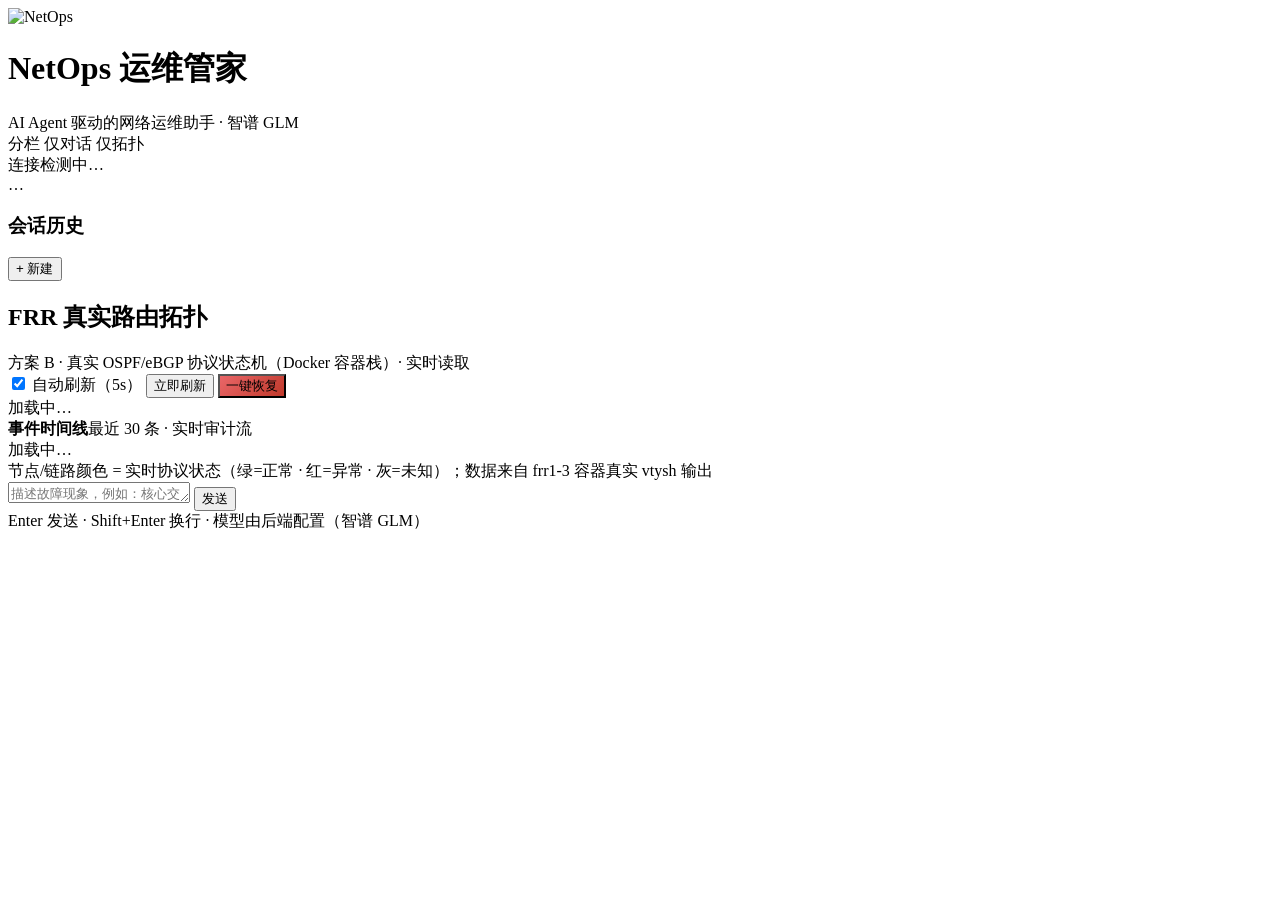
==== commit bffafe66: "test(agent): ReAct loop 3 个真测试 + 前端 metrics 指示器 P0 修复： - test_agent_loop.py:   1) mock LLM 返回 tool_c" ====
--- a/frontend/index.html
+++ b/frontend/index.html
@@ -21,6 +21,7 @@
     <span class="navtab" data-layout="topo">仅拓扑</span>
   </nav>
   <div id="status"><span class="dot"></span><span>连接检测中…</span></div>
+  <div id="metrics" title="最近 100 次请求 P50/P95 延迟与 token 用量（每 10s 刷新）">…</div>
   <div id="authbar" style="display:none;">
     <input id="authtoken" type="password" placeholder="访问令牌（开启鉴权时）" autocomplete="off">
     <button id="authbtn">登录</button>
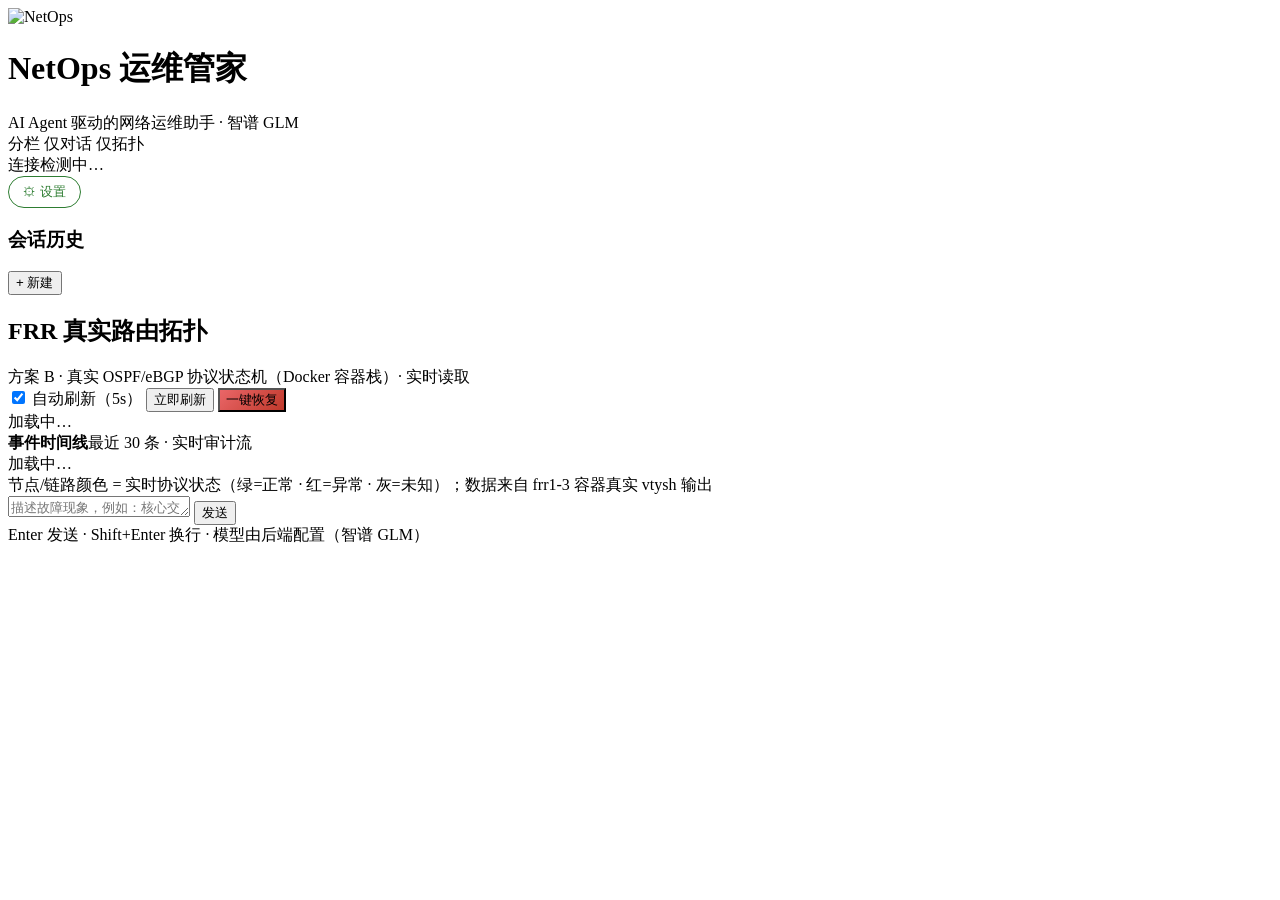
==== commit 4e69e61b: "fix: 校准 README/综述实测数字——62 tests, coverage 56%, R@5=1.0; 修复 abortStream/会话切换 bug; 设置对话框热加载; agent 思考过" ====
--- a/frontend/index.html
+++ b/frontend/index.html
@@ -21,12 +21,8 @@
     <span class="navtab" data-layout="topo">仅拓扑</span>
   </nav>
   <div id="status"><span class="dot"></span><span>连接检测中…</span></div>
-  <div id="metrics" title="最近 100 次请求 P50/P95 延迟与 token 用量（每 10s 刷新）">…</div>
-  <div id="authbar" style="display:none;">
-    <input id="authtoken" type="password" placeholder="访问令牌（开启鉴权时）" autocomplete="off">
-    <button id="authbtn">登录</button>
-    <span id="rolebadge"></span>
-  </div>
+  
+  <button id="settingsBtn" title="设置：API Key、模型、知识库路径" style="height:32px;padding:0 14px;font-size:13px;border:1px solid #2E7D32;background:#fff;color:#2E7D32;border-radius:16px;cursor:pointer;">⚙ 设置</button>
   <div id="simbar" style="display:none;">
     <span>仿真故障场景</span>
     <select id="simselect">
@@ -87,6 +83,6 @@
   <div class="hint">Enter 发送 · Shift+Enter 换行 · 模型由后端配置（智谱 GLM）</div>
 </footer>
 
-<script type="module" src="/js/app.js"></script>
+<script type="module" src="/js/app.js?v=20260921c"></script>
 </body>
 </html>
